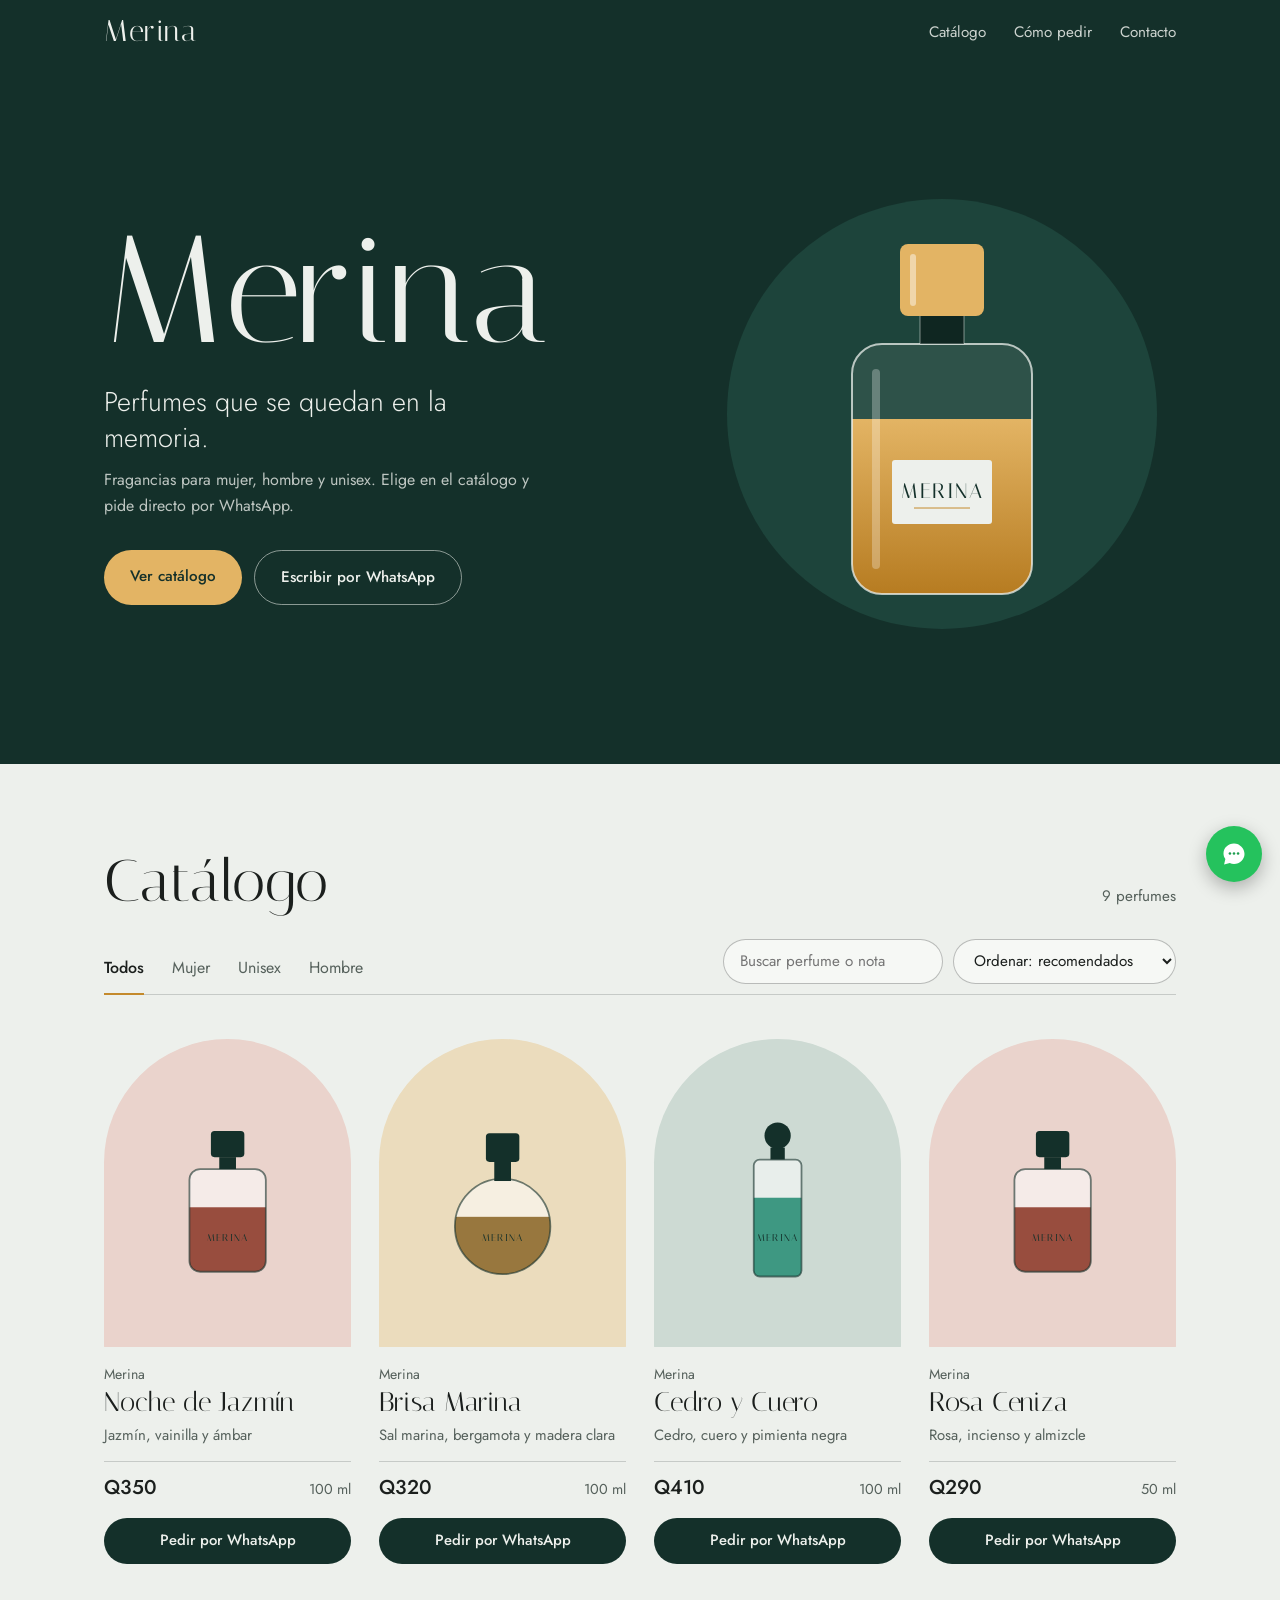
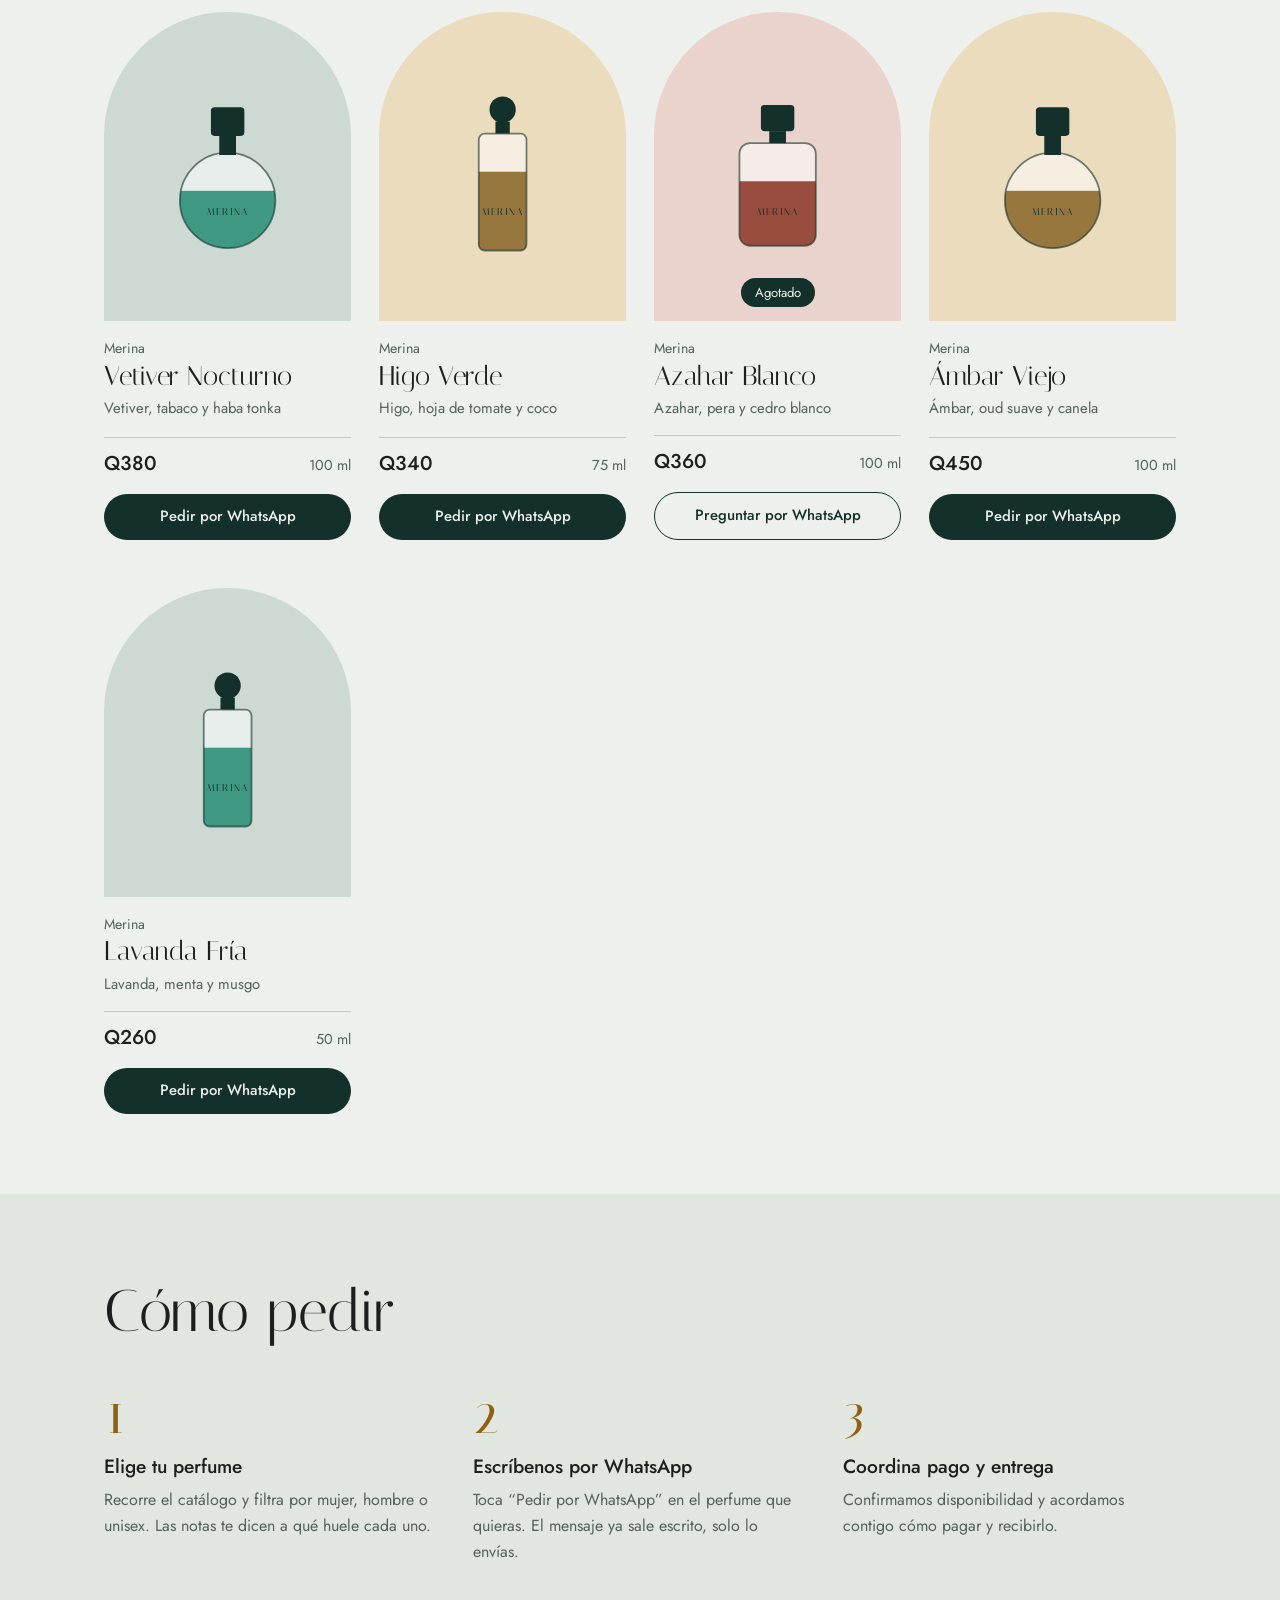
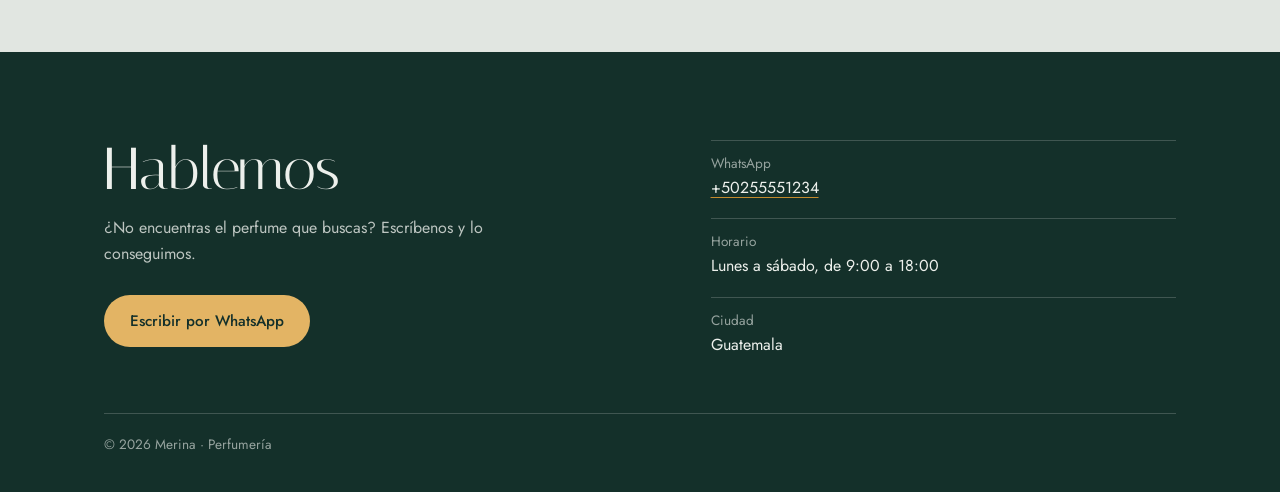
==== index.html @ 8765304b "Add files via upload" ====
<!DOCTYPE html>
<html lang="es">
<head>
  <meta charset="utf-8">
  <meta name="viewport" content="width=device-width, initial-scale=1">
  <title>Merina · Perfumería</title>
  <meta name="description" content="Merina, perfumería. Fragancias para mujer, hombre y unisex. Mira el catálogo y haz tu pedido por WhatsApp.">
  <meta name="theme-color" content="#14302a">
  <link rel="icon" href="data:image/svg+xml,%3Csvg xmlns='http://www.w3.org/2000/svg' viewBox='0 0 64 64'%3E%3Crect width='64' height='64' rx='14' fill='%2314302a'/%3E%3Ctext x='32' y='45' text-anchor='middle' font-size='38' font-family='Georgia,serif' fill='%23e3b464'%3EM%3C/text%3E%3C/svg%3E">

  <link rel="preconnect" href="https://fonts.googleapis.com">
  <link rel="preconnect" href="https://fonts.gstatic.com" crossorigin>
  <link href="https://fonts.googleapis.com/css2?family=Italiana&family=Jost:wght@300;400;500&display=swap" rel="stylesheet">
  <link rel="stylesheet" href="css/styles.css">
</head>
<body>

  <header class="top">
    <div class="wrap">
      <a class="logo" href="#inicio" aria-label="Merina, ir al inicio">Merina</a>
      <nav aria-label="Principal">
        <a href="#catalogo">Catálogo</a>
        <a href="#como-pedir">Cómo pedir</a>
        <a href="#contacto">Contacto</a>
      </nav>
    </div>
  </header>

  <main id="inicio">

    <!-- ============ PORTADA ============ -->
    <section class="hero">
      <div class="wrap">
        <div class="hero-texto">
          <h1>Merina</h1>
          <p class="lema">Perfumes que se quedan en la memoria.</p>
          <p class="sub">Fragancias para mujer, hombre y unisex. Elige en el catálogo y pide directo por WhatsApp.</p>
          <div class="acciones">
            <a class="btn btn-ambar" href="#catalogo">Ver catálogo</a>
            <a class="btn btn-linea" href="#contacto" data-wa>Escribir por WhatsApp</a>
          </div>
        </div>

        <div class="hero-art" aria-hidden="false">
          <svg class="botella-hero" viewBox="0 0 300 420" role="img" aria-label="Frasco de perfume Merina llenándose de perfume color ámbar">
            <defs>
              <clipPath id="cuerpo"><rect x="60" y="140" width="180" height="250" rx="30"/></clipPath>
              <linearGradient id="ambarG" x1="0" y1="0" x2="0" y2="1">
                <stop offset="0" stop-color="#e3b464"/>
                <stop offset="1" stop-color="#b57a1f"/>
              </linearGradient>
            </defs>
            <g clip-path="url(#cuerpo)">
              <rect x="60" y="140" width="180" height="250" fill="rgba(237,240,236,.08)"/>
              <rect class="liquido" x="60" y="215" width="180" height="180" fill="url(#ambarG)"/>
            </g>
            <rect x="60" y="140" width="180" height="250" rx="30" fill="none" stroke="rgba(237,240,236,.75)" stroke-width="2"/>
            <rect x="128" y="108" width="44" height="32" fill="#0f2621" stroke="rgba(237,240,236,.5)"/>
            <rect x="108" y="40" width="84" height="72" rx="8" fill="#e3b464"/>
            <rect x="118" y="50" width="6" height="52" rx="3" fill="rgba(255,255,255,.45)"/>
            <rect x="80" y="165" width="8" height="200" rx="4" fill="rgba(255,255,255,.28)"/>
            <rect x="100" y="256" width="100" height="64" rx="3" fill="#edf0ec"/>
            <text x="150" y="294" text-anchor="middle" font-family="Italiana, Georgia, serif" font-size="21" letter-spacing="1.5" fill="#14302a">MERINA</text>
            <line x1="122" y1="304" x2="178" y2="304" stroke="#c48a2c" stroke-width="1"/>
          </svg>
        </div>
      </div>
    </section>

    <!-- ============ CATÁLOGO ============ -->
    <section class="catalogo" id="catalogo">
      <div class="wrap">
        <div class="cat-head">
          <h2>Catálogo</h2>
          <p class="count" id="contador" aria-live="polite"></p>
        </div>

        <div class="tools">
          <div class="tabs" id="tabs" role="tablist" aria-label="Categorías"></div>
          <div class="tools-right">
            <label class="sr" for="buscar">Buscar perfume</label>
            <input id="buscar" type="search" placeholder="Buscar perfume o nota" autocomplete="off">
            <label class="sr" for="orden">Ordenar por</label>
            <select id="orden">
              <option value="recomendado">Ordenar: recomendados</option>
              <option value="precio-asc">Precio: de menor a mayor</option>
              <option value="precio-desc">Precio: de mayor a menor</option>
              <option value="nombre">Nombre: A a Z</option>
            </select>
          </div>
        </div>

        <div class="grid" id="grid"></div>
        <p class="vacio" id="vacio" hidden>No encontramos perfumes con esa búsqueda. Prueba con otra palabra o cambia de categoría.</p>
      </div>
    </section>

    <!-- ============ CÓMO PEDIR ============ -->
    <section class="pasos" id="como-pedir">
      <div class="wrap">
        <h2>Cómo pedir</h2>
        <ol>
          <li>
            <span class="n" aria-hidden="true">1</span>
            <h3>Elige tu perfume</h3>
            <p>Recorre el catálogo y filtra por mujer, hombre o unisex. Las notas te dicen a qué huele cada uno.</p>
          </li>
          <li>
            <span class="n" aria-hidden="true">2</span>
            <h3>Escríbenos por WhatsApp</h3>
            <p>Toca “Pedir por WhatsApp” en el perfume que quieras. El mensaje ya sale escrito, solo lo envías.</p>
          </li>
          <li>
            <span class="n" aria-hidden="true">3</span>
            <h3>Coordina pago y entrega</h3>
            <p>Confirmamos disponibilidad y acordamos contigo cómo pagar y recibirlo.</p>
          </li>
        </ol>
      </div>
    </section>

  </main>

  <!-- ============ CONTACTO ============ -->
  <footer class="contacto" id="contacto">
    <div class="wrap">
      <div>
        <h2>Hablemos</h2>
        <p class="contacto-txt">¿No encuentras el perfume que buscas? Escríbenos y lo conseguimos.</p>
        <a class="btn btn-ambar" href="#" data-wa>Escribir por WhatsApp</a>
      </div>
      <ul class="datos" id="datos"></ul>
    </div>
    <div class="wrap">
      <p class="pie" id="pie"></p>
    </div>
  </footer>

  <a class="wa-flotante" href="#" data-wa aria-label="Escribir por WhatsApp">
    <svg viewBox="0 0 24 24" width="28" height="28" aria-hidden="true">
      <path d="M12 3C7 3 3 6.8 3 11.5c0 1.8.6 3.4 1.6 4.8L3.5 21l4.9-1.3c1.1.5 2.3.8 3.6.8 5 0 9-3.8 9-8.5S17 3 12 3z" fill="#fff"/>
      <circle cx="8.5" cy="11.5" r="1.1" fill="#1e9e50"/>
      <circle cx="12" cy="11.5" r="1.1" fill="#1e9e50"/>
      <circle cx="15.5" cy="11.5" r="1.1" fill="#1e9e50"/>
    </svg>
  </a>

  <!-- Primero los datos del catálogo (los edita el panel admin), después la lógica -->
  <script src="data/catalogo.js"></script>
  <script src="js/app.js"></script>
</body>
</html>
---- css/styles.css ----
/* =========================================================
   MERINA · estilos
   Paleta pensada como un frasco: vidrio verde, perfume ámbar,
   niebla clara y un toque de rosa piel.
   ========================================================= */

:root {
  --niebla: #edf0ec;
  --niebla-2: #e1e6e1;
  --vidrio: #14302a;
  --vidrio-2: #1d443b;
  --ambar: #c48a2c;
  --ambar-claro: #e3b464;
  --ambar-texto: #8f610f;
  --tinta: #1b1f1d;
  --tinta-suave: #55605b;

  --serif: "Italiana", "Bodoni Moda", Georgia, "Times New Roman", serif;
  --sans: "Jost", system-ui, -apple-system, "Segoe UI", Roboto, sans-serif;
  --ancho: 1120px;
}

*, *::before, *::after { box-sizing: border-box; }

html { scroll-behavior: smooth; scroll-padding-top: 72px; }

body {
  margin: 0;
  background: var(--niebla);
  color: var(--tinta);
  font-family: var(--sans);
  font-size: 1rem;
  line-height: 1.6;
  -webkit-font-smoothing: antialiased;
}

img, svg { display: block; max-width: 100%; }
a { color: inherit; }
h1, h2, h3 { font-weight: 400; }

.wrap { max-width: var(--ancho); margin: 0 auto; padding: 0 24px; }

.sr {
  position: absolute; width: 1px; height: 1px; overflow: hidden;
  clip: rect(0 0 0 0); white-space: nowrap;
}

:focus-visible { outline: 2px solid var(--ambar-texto); outline-offset: 3px; }
.top :focus-visible, .hero :focus-visible, .contacto :focus-visible { outline-color: var(--ambar-claro); }

/* ---------- Botones ---------- */
.btn {
  display: inline-block; padding: 14px 26px; border-radius: 999px;
  text-decoration: none; font-weight: 500; font-size: .95rem;
  transition: background .2s, color .2s;
}
.btn-ambar { background: var(--ambar-claro); color: var(--vidrio); }
.btn-ambar:hover { background: #f0c67c; }
.btn-linea { border: 1px solid rgba(237, 240, 236, .55); color: var(--niebla); }
.btn-linea:hover { background: rgba(237, 240, 236, .1); }

/* ---------- Cabecera ---------- */
.top { position: sticky; top: 0; z-index: 20; background: var(--vidrio); color: var(--niebla); }
.top .wrap { display: flex; align-items: center; justify-content: space-between; height: 64px; }
.logo { font-family: var(--serif); font-size: 1.85rem; letter-spacing: .04em; text-decoration: none; }
.top nav { display: flex; gap: 28px; }
.top nav a { text-decoration: none; font-size: .95rem; opacity: .85; }
.top nav a:hover { opacity: 1; text-decoration: underline; text-decoration-color: var(--ambar); text-underline-offset: 7px; }

/* ---------- Portada ---------- */
.hero { background: var(--vidrio); color: var(--niebla); overflow: hidden; }
.hero .wrap {
  display: grid; grid-template-columns: 1.1fr .9fr; align-items: center; gap: 32px;
  min-height: min(82vh, 700px); padding-top: 56px; padding-bottom: 56px;
}
.hero h1 {
  font-family: var(--serif);
  font-size: clamp(4.4rem, 13vw, 9.5rem);
  line-height: .9; margin: 0 0 24px; letter-spacing: .01em;
}
.lema { font-size: clamp(1.25rem, 2.6vw, 1.7rem); font-weight: 300; margin: 0 0 12px; max-width: 24ch; line-height: 1.3; }
.sub { margin: 0 0 32px; max-width: 44ch; color: rgba(237, 240, 236, .78); }
.acciones { display: flex; flex-wrap: wrap; gap: 12px; }

.hero-art { position: relative; display: grid; place-items: center; }
.hero-art::before {
  content: ""; position: absolute; width: min(92%, 430px); aspect-ratio: 1;
  border-radius: 50%; background: var(--vidrio-2);
}
.botella-hero { position: relative; width: min(300px, 72%); height: auto; }

/* Único momento animado: el frasco se llena al cargar */
.liquido { animation: llenar 2.4s cubic-bezier(.22, .8, .24, 1) .4s both; }
@keyframes llenar { from { transform: translateY(190px); } to { transform: translateY(0); } }

/* ---------- Catálogo ---------- */
.catalogo { padding: 88px 0 80px; }

.cat-head { display: flex; align-items: baseline; justify-content: space-between; flex-wrap: wrap; gap: 16px; margin-bottom: 28px; }
h2 { font-family: var(--serif); font-size: clamp(2.5rem, 5vw, 3.7rem); line-height: 1; margin: 0; }
.count { margin: 0; color: var(--tinta-suave); font-size: .95rem; }

.tools {
  display: flex; justify-content: space-between; align-items: flex-end; flex-wrap: wrap; gap: 12px 24px;
  border-bottom: 1px solid rgba(27, 31, 29, .18); margin-bottom: 44px;
}
.tabs { display: flex; flex-wrap: wrap; gap: 4px 28px; }
.tab {
  background: none; border: 0; border-bottom: 2px solid transparent; margin-bottom: -1px;
  padding: 12px 0; font: inherit; color: var(--tinta-suave); cursor: pointer;
}
.tab:hover { color: var(--tinta); }
.tab[aria-selected="true"] { color: var(--tinta); font-weight: 500; border-bottom-color: var(--ambar); }

.tools-right { display: flex; flex-wrap: wrap; gap: 10px; padding-bottom: 10px; }
.tools-right input, .tools-right select {
  font: inherit; font-size: .95rem; color: var(--tinta);
  padding: 9px 16px; border: 1px solid rgba(27, 31, 29, .28); border-radius: 999px; background: #f6f8f5;
}
.tools-right input { width: 220px; }

.grid { display: grid; grid-template-columns: repeat(auto-fill, minmax(230px, 1fr)); gap: 48px 28px; }

/* Cada perfume vive en una hornacina con arco */
.foto {
  position: relative; display: grid; place-items: center; overflow: hidden;
  aspect-ratio: 4 / 5; border-radius: 999px 999px 4px 4px; background: var(--niebla-2);
}
.foto img { width: 100%; height: 100%; object-fit: cover; mix-blend-mode: multiply; }
.foto svg { width: 58%; height: auto; margin-top: 8%; }
.cat-mujer  { background: #ead3cc; }
.cat-hombre { background: #cddad3; }
.cat-unisex { background: #ebdcbd; }

.tag-agotado {
  position: absolute; bottom: 14px; left: 50%; transform: translateX(-50%);
  background: var(--vidrio); color: var(--niebla); font-size: .82rem; padding: 4px 14px; border-radius: 999px;
}

.item { display: flex; flex-direction: column; }
.info { padding-top: 16px; flex: 1; display: flex; flex-direction: column; }
.marca { margin: 0; font-size: .88rem; color: var(--tinta-suave); }
.item h3 { font-family: var(--serif); font-size: 1.7rem; line-height: 1.1; margin: 2px 0 6px; }
.notas { flex: 1; margin: 0 0 14px; font-size: .93rem; color: var(--tinta-suave); }
.fila {
  display: flex; align-items: baseline; justify-content: space-between;
  border-top: 1px solid rgba(27, 31, 29, .18); padding-top: 10px; margin-bottom: 14px;
}
.precio { font-size: 1.25rem; font-weight: 500; }
.ml { font-size: .9rem; color: var(--tinta-suave); }

.pedir {
  display: block; text-align: center; padding: 11px 16px; border-radius: 999px;
  background: var(--vidrio); color: var(--niebla); text-decoration: none; font-size: .93rem; font-weight: 500;
  transition: background .2s;
}
.pedir:hover { background: var(--vidrio-2); }
.pedir.consulta { background: transparent; color: var(--vidrio); border: 1px solid var(--vidrio); }
.pedir.consulta:hover { background: rgba(20, 48, 42, .08); }

.vacio { text-align: center; color: var(--tinta-suave); padding: 48px 0; }

/* ---------- Cómo pedir ---------- */
.pasos { background: var(--niebla-2); padding: 88px 0; }
.pasos ol { list-style: none; margin: 44px 0 0; padding: 0; display: grid; grid-template-columns: repeat(auto-fit, minmax(230px, 1fr)); gap: 36px; }
.pasos .n { font-family: var(--serif); font-size: 3.6rem; line-height: 1; color: var(--ambar-texto); }
.pasos h3 { font-size: 1.2rem; font-weight: 500; margin: 8px 0 6px; }
.pasos p { margin: 0; color: var(--tinta-suave); max-width: 34ch; }

/* ---------- Contacto ---------- */
.contacto { background: var(--vidrio); color: var(--niebla); padding: 88px 0 36px; }
.contacto .wrap:first-child { display: grid; grid-template-columns: 1.2fr 1fr; gap: 48px; align-items: start; }
.contacto-txt { margin: 16px 0 28px; max-width: 38ch; color: rgba(237, 240, 236, .78); }
.datos { list-style: none; margin: 0; padding: 0; display: grid; gap: 18px; }
.datos li { border-top: 1px solid rgba(237, 240, 236, .2); padding-top: 12px; }
.datos small { display: block; font-size: .85rem; color: rgba(237, 240, 236, .6); }
.datos a { text-decoration: underline; text-decoration-color: var(--ambar); text-underline-offset: 4px; }
.pie { margin: 56px 0 0; padding-top: 20px; border-top: 1px solid rgba(237, 240, 236, .2); font-size: .85rem; color: rgba(237, 240, 236, .6); }

/* ---------- WhatsApp flotante ---------- */
.wa-flotante {
  position: fixed; right: 18px; bottom: 18px; z-index: 30; width: 56px; height: 56px;
  display: grid; place-items: center; border-radius: 50%; background: #25c25d;
  box-shadow: 0 6px 18px rgba(0, 0, 0, .28); transition: transform .2s;
}
.wa-flotante:hover { transform: scale(1.06); }

/* ---------- Móvil ---------- */
@media (max-width: 820px) {
  .hero .wrap { grid-template-columns: 1fr; min-height: 0; padding-top: 40px; padding-bottom: 24px; }
  .hero-art { margin-top: 8px; }
  .botella-hero { width: min(220px, 60%); }
  .contacto .wrap:first-child { grid-template-columns: 1fr; gap: 36px; }
}
@media (max-width: 560px) {
  .top nav { gap: 16px; }
  .top nav a { font-size: .88rem; }
  .catalogo, .pasos { padding: 64px 0; }
  .grid { grid-template-columns: repeat(2, 1fr); gap: 36px 16px; }
  .item h3 { font-size: 1.35rem; }
  .tools-right { width: 100%; }
  .tools-right input { flex: 1; width: auto; }
  .tools-right select { flex: 1; }
}

@media (prefers-reduced-motion: reduce) {
  html { scroll-behavior: auto; }
  .liquido { animation: none; }
  * { transition: none !important; }
}
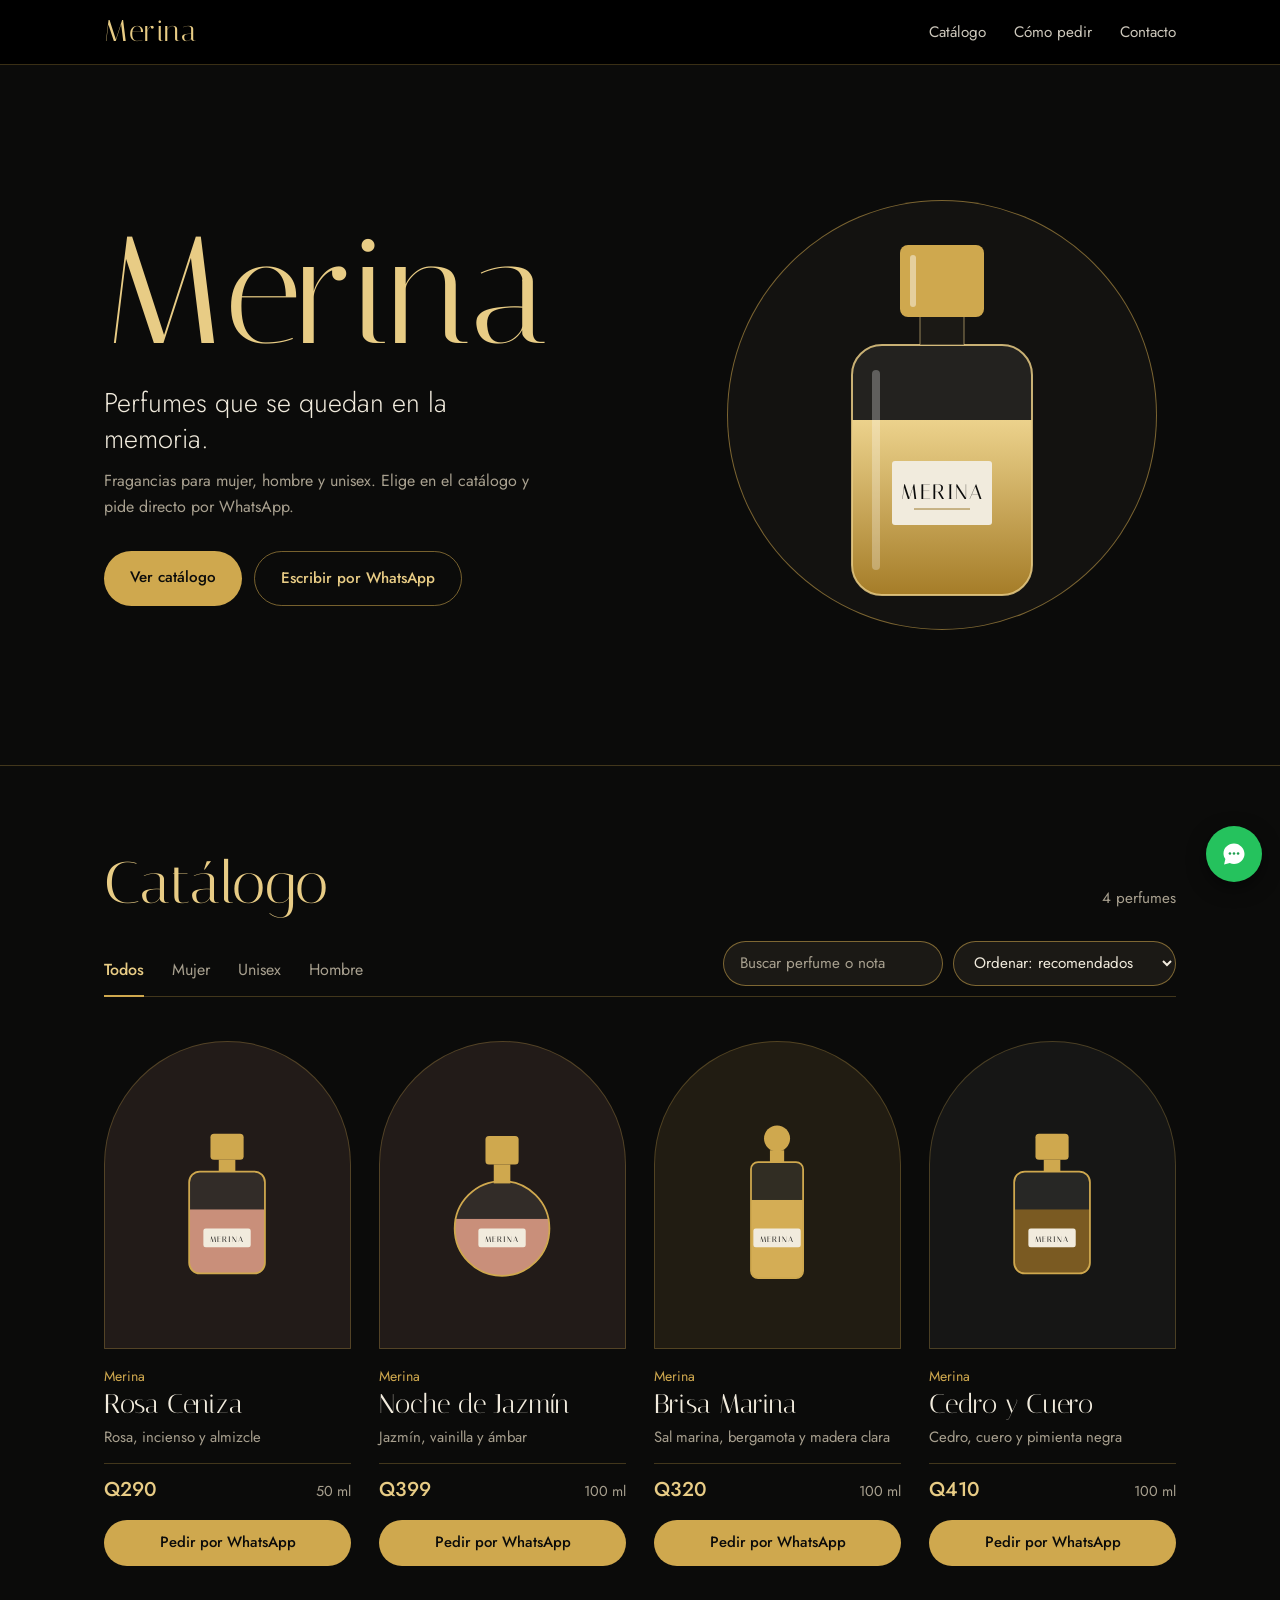
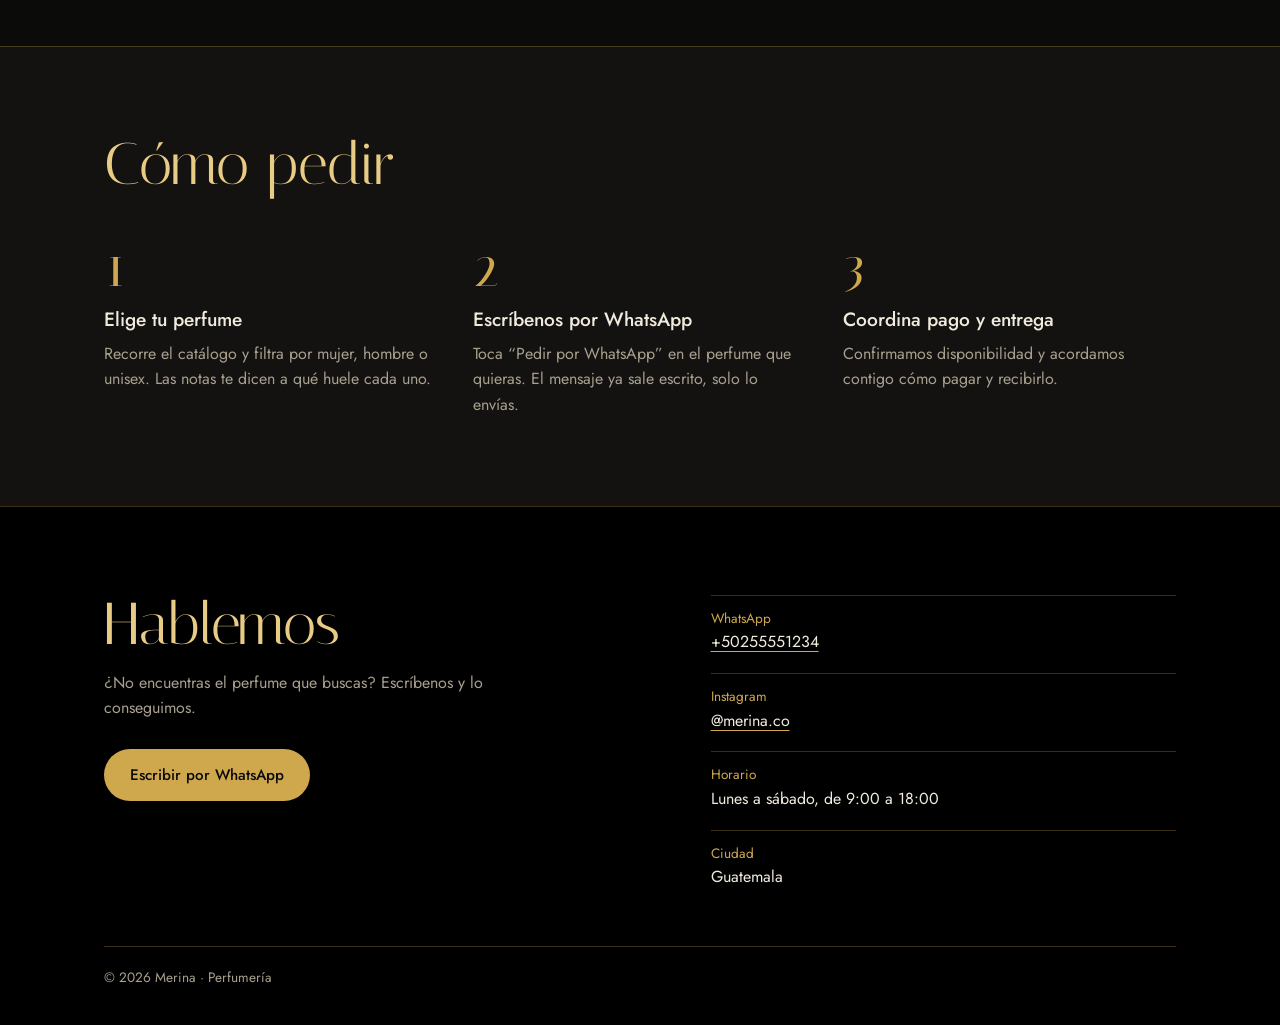
==== commit b58befb7: "Add files via upload" ====
--- a/index.html
+++ b/index.html
@@ -5,8 +5,8 @@
   <meta name="viewport" content="width=device-width, initial-scale=1">
   <title>Merina · Perfumería</title>
   <meta name="description" content="Merina, perfumería. Fragancias para mujer, hombre y unisex. Mira el catálogo y haz tu pedido por WhatsApp.">
-  <meta name="theme-color" content="#14302a">
-  <link rel="icon" href="data:image/svg+xml,%3Csvg xmlns='http://www.w3.org/2000/svg' viewBox='0 0 64 64'%3E%3Crect width='64' height='64' rx='14' fill='%2314302a'/%3E%3Ctext x='32' y='45' text-anchor='middle' font-size='38' font-family='Georgia,serif' fill='%23e3b464'%3EM%3C/text%3E%3C/svg%3E">
+  <meta name="theme-color" content="#0b0b0a">
+  <link rel="icon" href="data:image/svg+xml,%3Csvg xmlns='http://www.w3.org/2000/svg' viewBox='0 0 64 64'%3E%3Crect width='64' height='64' rx='14' fill='%230b0b0a'/%3E%3Ctext x='32' y='45' text-anchor='middle' font-size='38' font-family='Georgia,serif' fill='%23cfa84e'%3EM%3C/text%3E%3C/svg%3E">
 
   <link rel="preconnect" href="https://fonts.googleapis.com">
   <link rel="preconnect" href="https://fonts.gstatic.com" crossorigin>
@@ -46,22 +46,22 @@
             <defs>
               <clipPath id="cuerpo"><rect x="60" y="140" width="180" height="250" rx="30"/></clipPath>
               <linearGradient id="ambarG" x1="0" y1="0" x2="0" y2="1">
-                <stop offset="0" stop-color="#e3b464"/>
-                <stop offset="1" stop-color="#b57a1f"/>
+                <stop offset="0" stop-color="#ecd28c"/>
+                <stop offset="1" stop-color="#a37a25"/>
               </linearGradient>
             </defs>
             <g clip-path="url(#cuerpo)">
-              <rect x="60" y="140" width="180" height="250" fill="rgba(237,240,236,.08)"/>
+              <rect x="60" y="140" width="180" height="250" fill="rgba(241,235,221,.07)"/>
               <rect class="liquido" x="60" y="215" width="180" height="180" fill="url(#ambarG)"/>
             </g>
-            <rect x="60" y="140" width="180" height="250" rx="30" fill="none" stroke="rgba(237,240,236,.75)" stroke-width="2"/>
-            <rect x="128" y="108" width="44" height="32" fill="#0f2621" stroke="rgba(237,240,236,.5)"/>
-            <rect x="108" y="40" width="84" height="72" rx="8" fill="#e3b464"/>
+            <rect x="60" y="140" width="180" height="250" rx="30" fill="none" stroke="rgba(232,204,133,.85)" stroke-width="2"/>
+            <rect x="128" y="108" width="44" height="32" fill="#1b1915" stroke="rgba(232,204,133,.6)"/>
+            <rect x="108" y="40" width="84" height="72" rx="8" fill="#cfa84e"/>
             <rect x="118" y="50" width="6" height="52" rx="3" fill="rgba(255,255,255,.45)"/>
             <rect x="80" y="165" width="8" height="200" rx="4" fill="rgba(255,255,255,.28)"/>
-            <rect x="100" y="256" width="100" height="64" rx="3" fill="#edf0ec"/>
-            <text x="150" y="294" text-anchor="middle" font-family="Italiana, Georgia, serif" font-size="21" letter-spacing="1.5" fill="#14302a">MERINA</text>
-            <line x1="122" y1="304" x2="178" y2="304" stroke="#c48a2c" stroke-width="1"/>
+            <rect x="100" y="256" width="100" height="64" rx="3" fill="#f1ebdd"/>
+            <text x="150" y="294" text-anchor="middle" font-family="Italiana, Georgia, serif" font-size="21" letter-spacing="1.5" fill="#0b0b0a">MERINA</text>
+            <line x1="122" y1="304" x2="178" y2="304" stroke="#9c7a2c" stroke-width="1"/>
           </svg>
         </div>
       </div>
--- a/css/styles.css
+++ b/css/styles.css
@@ -1,19 +1,25 @@
 /* =========================================================
-   MERINA · estilos
-   Paleta pensada como un frasco: vidrio verde, perfume ámbar,
-   niebla clara y un toque de rosa piel.
+   MERINA · estilos  (paleta: negro y dorado)
+   Para cambiar los colores, edita solo las variables de :root.
    ========================================================= */
 
 :root {
-  --niebla: #edf0ec;
-  --niebla-2: #e1e6e1;
-  --vidrio: #14302a;
-  --vidrio-2: #1d443b;
-  --ambar: #c48a2c;
-  --ambar-claro: #e3b464;
-  --ambar-texto: #8f610f;
-  --tinta: #1b1f1d;
-  --tinta-suave: #55605b;
+  color-scheme: dark;
+
+  --negro: #0b0b0a;        /* fondo principal */
+  --negro-2: #131210;      /* secciones alternas */
+  --negro-3: #1b1915;      /* tarjetas y paneles */
+  --negro-puro: #000;      /* cabecera y pie */
+
+  --oro: #cfa84e;          /* dorado principal */
+  --oro-claro: #e8cc85;    /* dorado brillante (títulos, hover) */
+  --oro-oscuro: #9c7a2c;   /* dorado apagado */
+
+  --marfil: #f1ebdd;       /* texto principal */
+  --suave: #a8a08f;        /* texto secundario */
+
+  --linea: rgba(207, 168, 78, .28);
+  --linea-fuerte: rgba(207, 168, 78, .55);
 
   --serif: "Italiana", "Bodoni Moda", Georgia, "Times New Roman", serif;
   --sans: "Jost", system-ui, -apple-system, "Segoe UI", Roboto, sans-serif;
@@ -26,8 +32,8 @@
 
 body {
   margin: 0;
-  background: var(--niebla);
-  color: var(--tinta);
+  background: var(--negro);
+  color: var(--marfil);
   font-family: var(--sans);
   font-size: 1rem;
   line-height: 1.6;
@@ -45,8 +51,7 @@
   clip: rect(0 0 0 0); white-space: nowrap;
 }
 
-:focus-visible { outline: 2px solid var(--ambar-texto); outline-offset: 3px; }
-.top :focus-visible, .hero :focus-visible, .contacto :focus-visible { outline-color: var(--ambar-claro); }
+:focus-visible { outline: 2px solid var(--oro-claro); outline-offset: 3px; }
 
 /* ---------- Botones ---------- */
 .btn {
@@ -54,21 +59,21 @@
   text-decoration: none; font-weight: 500; font-size: .95rem;
   transition: background .2s, color .2s;
 }
-.btn-ambar { background: var(--ambar-claro); color: var(--vidrio); }
-.btn-ambar:hover { background: #f0c67c; }
-.btn-linea { border: 1px solid rgba(237, 240, 236, .55); color: var(--niebla); }
-.btn-linea:hover { background: rgba(237, 240, 236, .1); }
+.btn-ambar { background: var(--oro); color: var(--negro); }
+.btn-ambar:hover { background: var(--oro-claro); }
+.btn-linea { border: 1px solid var(--linea-fuerte); color: var(--oro-claro); }
+.btn-linea:hover { background: rgba(207, 168, 78, .12); }
 
 /* ---------- Cabecera ---------- */
-.top { position: sticky; top: 0; z-index: 20; background: var(--vidrio); color: var(--niebla); }
+.top { position: sticky; top: 0; z-index: 20; background: var(--negro-puro); border-bottom: 1px solid var(--linea); }
 .top .wrap { display: flex; align-items: center; justify-content: space-between; height: 64px; }
-.logo { font-family: var(--serif); font-size: 1.85rem; letter-spacing: .04em; text-decoration: none; }
+.logo { font-family: var(--serif); font-size: 1.85rem; letter-spacing: .04em; text-decoration: none; color: var(--oro-claro); }
 .top nav { display: flex; gap: 28px; }
-.top nav a { text-decoration: none; font-size: .95rem; opacity: .85; }
-.top nav a:hover { opacity: 1; text-decoration: underline; text-decoration-color: var(--ambar); text-underline-offset: 7px; }
+.top nav a { text-decoration: none; font-size: .95rem; color: var(--marfil); opacity: .85; }
+.top nav a:hover { opacity: 1; color: var(--oro-claro); text-decoration: underline; text-decoration-color: var(--oro); text-underline-offset: 7px; }
 
 /* ---------- Portada ---------- */
-.hero { background: var(--vidrio); color: var(--niebla); overflow: hidden; }
+.hero { background: var(--negro); overflow: hidden; border-bottom: 1px solid var(--linea); }
 .hero .wrap {
   display: grid; grid-template-columns: 1.1fr .9fr; align-items: center; gap: 32px;
   min-height: min(82vh, 700px); padding-top: 56px; padding-bottom: 56px;
@@ -76,16 +81,16 @@
 .hero h1 {
   font-family: var(--serif);
   font-size: clamp(4.4rem, 13vw, 9.5rem);
-  line-height: .9; margin: 0 0 24px; letter-spacing: .01em;
+  line-height: .9; margin: 0 0 24px; letter-spacing: .01em; color: var(--oro-claro);
 }
 .lema { font-size: clamp(1.25rem, 2.6vw, 1.7rem); font-weight: 300; margin: 0 0 12px; max-width: 24ch; line-height: 1.3; }
-.sub { margin: 0 0 32px; max-width: 44ch; color: rgba(237, 240, 236, .78); }
+.sub { margin: 0 0 32px; max-width: 44ch; color: var(--suave); }
 .acciones { display: flex; flex-wrap: wrap; gap: 12px; }
 
 .hero-art { position: relative; display: grid; place-items: center; }
 .hero-art::before {
   content: ""; position: absolute; width: min(92%, 430px); aspect-ratio: 1;
-  border-radius: 50%; background: var(--vidrio-2);
+  border-radius: 50%; background: var(--negro-2); border: 1px solid var(--linea-fuerte);
 }
 .botella-hero { position: relative; width: min(300px, 72%); height: auto; }
 
@@ -97,26 +102,27 @@
 .catalogo { padding: 88px 0 80px; }
 
 .cat-head { display: flex; align-items: baseline; justify-content: space-between; flex-wrap: wrap; gap: 16px; margin-bottom: 28px; }
-h2 { font-family: var(--serif); font-size: clamp(2.5rem, 5vw, 3.7rem); line-height: 1; margin: 0; }
-.count { margin: 0; color: var(--tinta-suave); font-size: .95rem; }
+h2 { font-family: var(--serif); font-size: clamp(2.5rem, 5vw, 3.7rem); line-height: 1; margin: 0; color: var(--oro-claro); }
+.count { margin: 0; color: var(--suave); font-size: .95rem; }
 
 .tools {
   display: flex; justify-content: space-between; align-items: flex-end; flex-wrap: wrap; gap: 12px 24px;
-  border-bottom: 1px solid rgba(27, 31, 29, .18); margin-bottom: 44px;
+  border-bottom: 1px solid var(--linea); margin-bottom: 44px;
 }
 .tabs { display: flex; flex-wrap: wrap; gap: 4px 28px; }
 .tab {
   background: none; border: 0; border-bottom: 2px solid transparent; margin-bottom: -1px;
-  padding: 12px 0; font: inherit; color: var(--tinta-suave); cursor: pointer;
-}
-.tab:hover { color: var(--tinta); }
-.tab[aria-selected="true"] { color: var(--tinta); font-weight: 500; border-bottom-color: var(--ambar); }
+  padding: 12px 0; font: inherit; color: var(--suave); cursor: pointer;
+}
+.tab:hover { color: var(--marfil); }
+.tab[aria-selected="true"] { color: var(--oro-claro); font-weight: 500; border-bottom-color: var(--oro); }
 
 .tools-right { display: flex; flex-wrap: wrap; gap: 10px; padding-bottom: 10px; }
 .tools-right input, .tools-right select {
-  font: inherit; font-size: .95rem; color: var(--tinta);
-  padding: 9px 16px; border: 1px solid rgba(27, 31, 29, .28); border-radius: 999px; background: #f6f8f5;
-}
+  font: inherit; font-size: .95rem; color: var(--marfil);
+  padding: 9px 16px; border: 1px solid var(--linea-fuerte); border-radius: 999px; background: var(--negro-3);
+}
+.tools-right input::placeholder { color: var(--suave); }
 .tools-right input { width: 220px; }
 
 .grid { display: grid; grid-template-columns: repeat(auto-fill, minmax(230px, 1fr)); gap: 48px 28px; }
@@ -124,64 +130,66 @@
 /* Cada perfume vive en una hornacina con arco */
 .foto {
   position: relative; display: grid; place-items: center; overflow: hidden;
-  aspect-ratio: 4 / 5; border-radius: 999px 999px 4px 4px; background: var(--niebla-2);
-}
-.foto img { width: 100%; height: 100%; object-fit: cover; mix-blend-mode: multiply; }
+  aspect-ratio: 4 / 5; border-radius: 999px 999px 4px 4px; background: var(--negro-3);
+  border: 1px solid var(--linea);
+}
+.foto img { width: 100%; height: 100%; object-fit: cover; }
 .foto svg { width: 58%; height: auto; margin-top: 8%; }
-.cat-mujer  { background: #ead3cc; }
-.cat-hombre { background: #cddad3; }
-.cat-unisex { background: #ebdcbd; }
+.cat-mujer  { background: #221b18; }
+.cat-hombre { background: #161615; }
+.cat-unisex { background: #211c12; }
 
 .tag-agotado {
   position: absolute; bottom: 14px; left: 50%; transform: translateX(-50%);
-  background: var(--vidrio); color: var(--niebla); font-size: .82rem; padding: 4px 14px; border-radius: 999px;
+  background: var(--negro-puro); color: var(--oro-claro); border: 1px solid var(--linea-fuerte);
+  font-size: .82rem; padding: 4px 14px; border-radius: 999px;
 }
 
 .item { display: flex; flex-direction: column; }
 .info { padding-top: 16px; flex: 1; display: flex; flex-direction: column; }
-.marca { margin: 0; font-size: .88rem; color: var(--tinta-suave); }
-.item h3 { font-family: var(--serif); font-size: 1.7rem; line-height: 1.1; margin: 2px 0 6px; }
-.notas { flex: 1; margin: 0 0 14px; font-size: .93rem; color: var(--tinta-suave); }
+.marca { margin: 0; font-size: .88rem; color: var(--oro); }
+.item h3 { font-family: var(--serif); font-size: 1.7rem; line-height: 1.1; margin: 2px 0 6px; color: var(--marfil); }
+.notas { flex: 1; margin: 0 0 14px; font-size: .93rem; color: var(--suave); }
 .fila {
   display: flex; align-items: baseline; justify-content: space-between;
-  border-top: 1px solid rgba(27, 31, 29, .18); padding-top: 10px; margin-bottom: 14px;
-}
-.precio { font-size: 1.25rem; font-weight: 500; }
-.ml { font-size: .9rem; color: var(--tinta-suave); }
+  border-top: 1px solid var(--linea); padding-top: 10px; margin-bottom: 14px;
+}
+.precio { font-size: 1.25rem; font-weight: 500; color: var(--oro-claro); }
+.ml { font-size: .9rem; color: var(--suave); }
 
 .pedir {
   display: block; text-align: center; padding: 11px 16px; border-radius: 999px;
-  background: var(--vidrio); color: var(--niebla); text-decoration: none; font-size: .93rem; font-weight: 500;
+  background: var(--oro); color: var(--negro); text-decoration: none; font-size: .93rem; font-weight: 500;
   transition: background .2s;
 }
-.pedir:hover { background: var(--vidrio-2); }
-.pedir.consulta { background: transparent; color: var(--vidrio); border: 1px solid var(--vidrio); }
-.pedir.consulta:hover { background: rgba(20, 48, 42, .08); }
-
-.vacio { text-align: center; color: var(--tinta-suave); padding: 48px 0; }
+.pedir:hover { background: var(--oro-claro); }
+.pedir.consulta { background: transparent; color: var(--oro-claro); border: 1px solid var(--linea-fuerte); }
+.pedir.consulta:hover { background: rgba(207, 168, 78, .12); }
+
+.vacio { text-align: center; color: var(--suave); padding: 48px 0; }
 
 /* ---------- Cómo pedir ---------- */
-.pasos { background: var(--niebla-2); padding: 88px 0; }
+.pasos { background: var(--negro-2); padding: 88px 0; border-top: 1px solid var(--linea); }
 .pasos ol { list-style: none; margin: 44px 0 0; padding: 0; display: grid; grid-template-columns: repeat(auto-fit, minmax(230px, 1fr)); gap: 36px; }
-.pasos .n { font-family: var(--serif); font-size: 3.6rem; line-height: 1; color: var(--ambar-texto); }
+.pasos .n { font-family: var(--serif); font-size: 3.6rem; line-height: 1; color: var(--oro); }
 .pasos h3 { font-size: 1.2rem; font-weight: 500; margin: 8px 0 6px; }
-.pasos p { margin: 0; color: var(--tinta-suave); max-width: 34ch; }
+.pasos p { margin: 0; color: var(--suave); max-width: 34ch; }
 
 /* ---------- Contacto ---------- */
-.contacto { background: var(--vidrio); color: var(--niebla); padding: 88px 0 36px; }
+.contacto { background: var(--negro-puro); padding: 88px 0 36px; border-top: 1px solid var(--linea); }
 .contacto .wrap:first-child { display: grid; grid-template-columns: 1.2fr 1fr; gap: 48px; align-items: start; }
-.contacto-txt { margin: 16px 0 28px; max-width: 38ch; color: rgba(237, 240, 236, .78); }
+.contacto-txt { margin: 16px 0 28px; max-width: 38ch; color: var(--suave); }
 .datos { list-style: none; margin: 0; padding: 0; display: grid; gap: 18px; }
-.datos li { border-top: 1px solid rgba(237, 240, 236, .2); padding-top: 12px; }
-.datos small { display: block; font-size: .85rem; color: rgba(237, 240, 236, .6); }
-.datos a { text-decoration: underline; text-decoration-color: var(--ambar); text-underline-offset: 4px; }
-.pie { margin: 56px 0 0; padding-top: 20px; border-top: 1px solid rgba(237, 240, 236, .2); font-size: .85rem; color: rgba(237, 240, 236, .6); }
+.datos li { border-top: 1px solid var(--linea); padding-top: 12px; }
+.datos small { display: block; font-size: .85rem; color: var(--oro); }
+.datos a { text-decoration: underline; text-decoration-color: var(--oro); text-underline-offset: 4px; }
+.pie { margin: 56px 0 0; padding-top: 20px; border-top: 1px solid var(--linea); font-size: .85rem; color: var(--suave); }
 
 /* ---------- WhatsApp flotante ---------- */
 .wa-flotante {
   position: fixed; right: 18px; bottom: 18px; z-index: 30; width: 56px; height: 56px;
   display: grid; place-items: center; border-radius: 50%; background: #25c25d;
-  box-shadow: 0 6px 18px rgba(0, 0, 0, .28); transition: transform .2s;
+  box-shadow: 0 6px 18px rgba(0, 0, 0, .5); transition: transform .2s;
 }
 .wa-flotante:hover { transform: scale(1.06); }
 
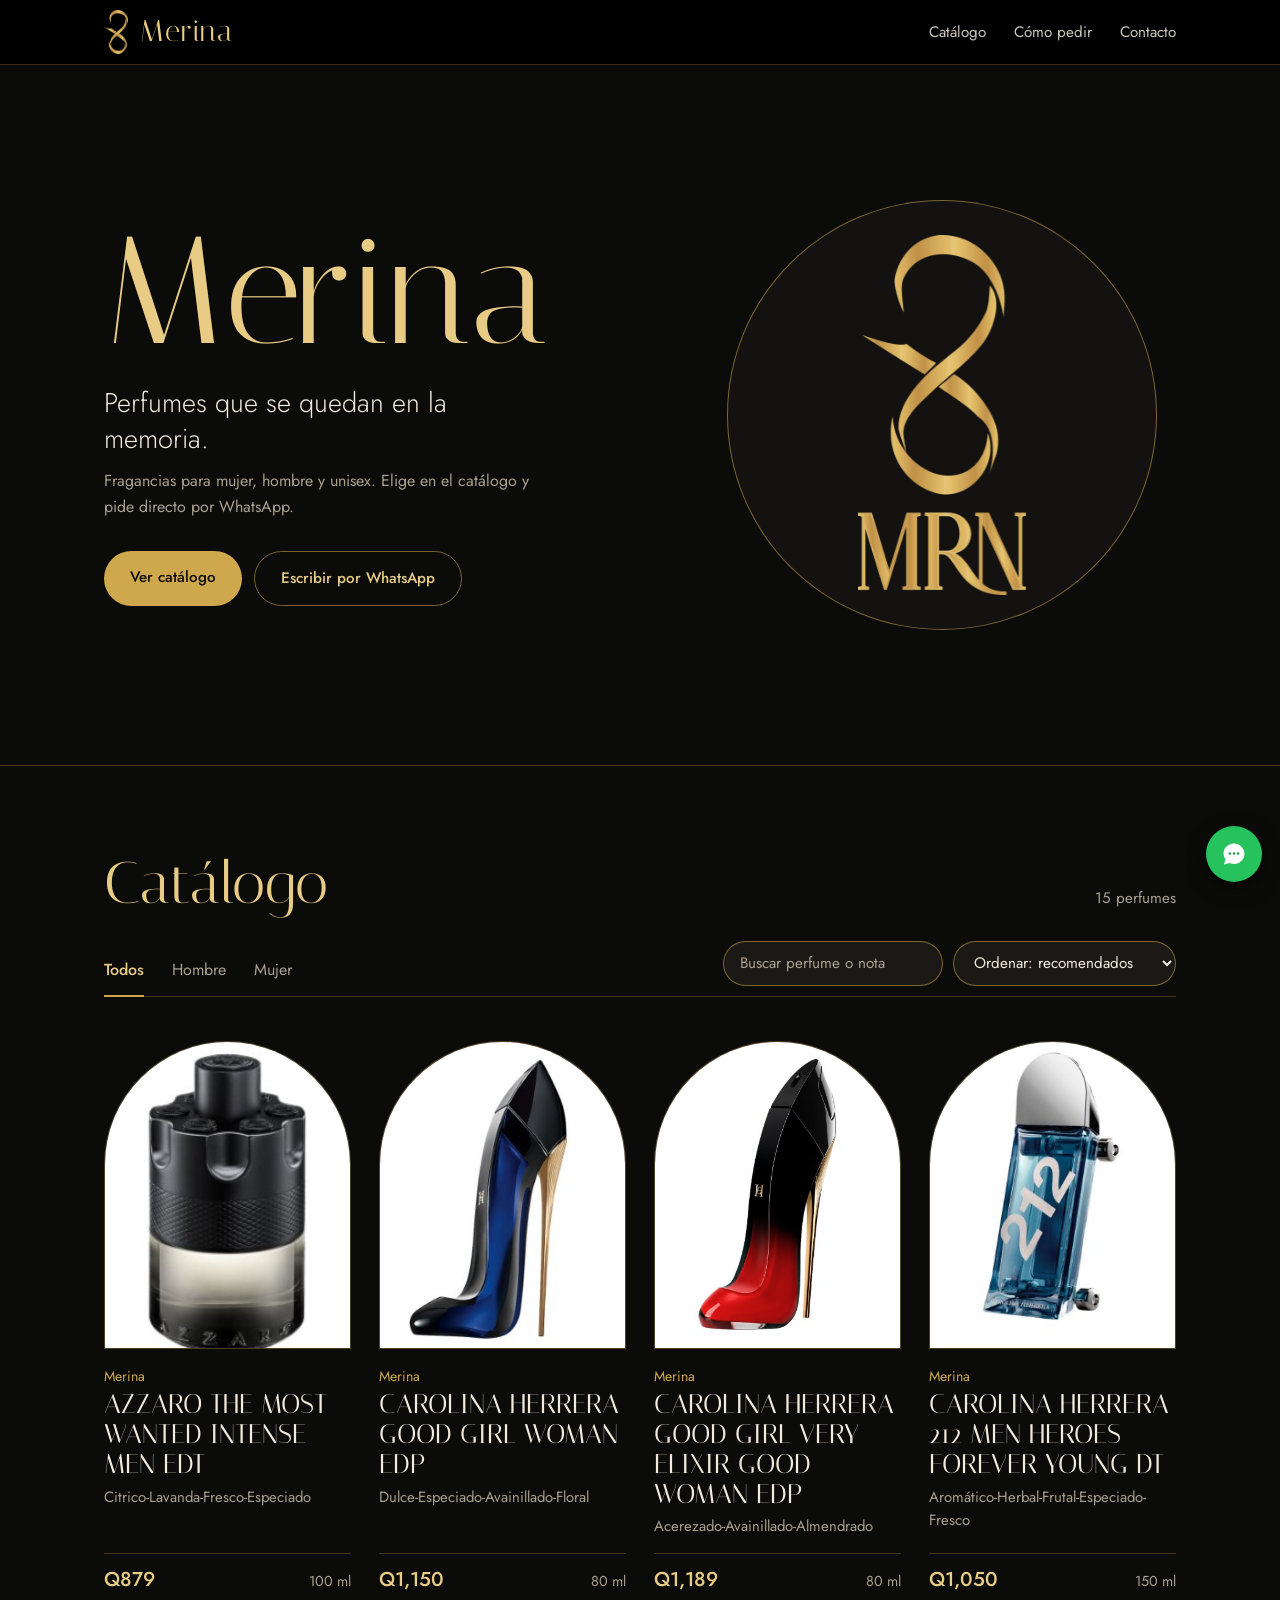
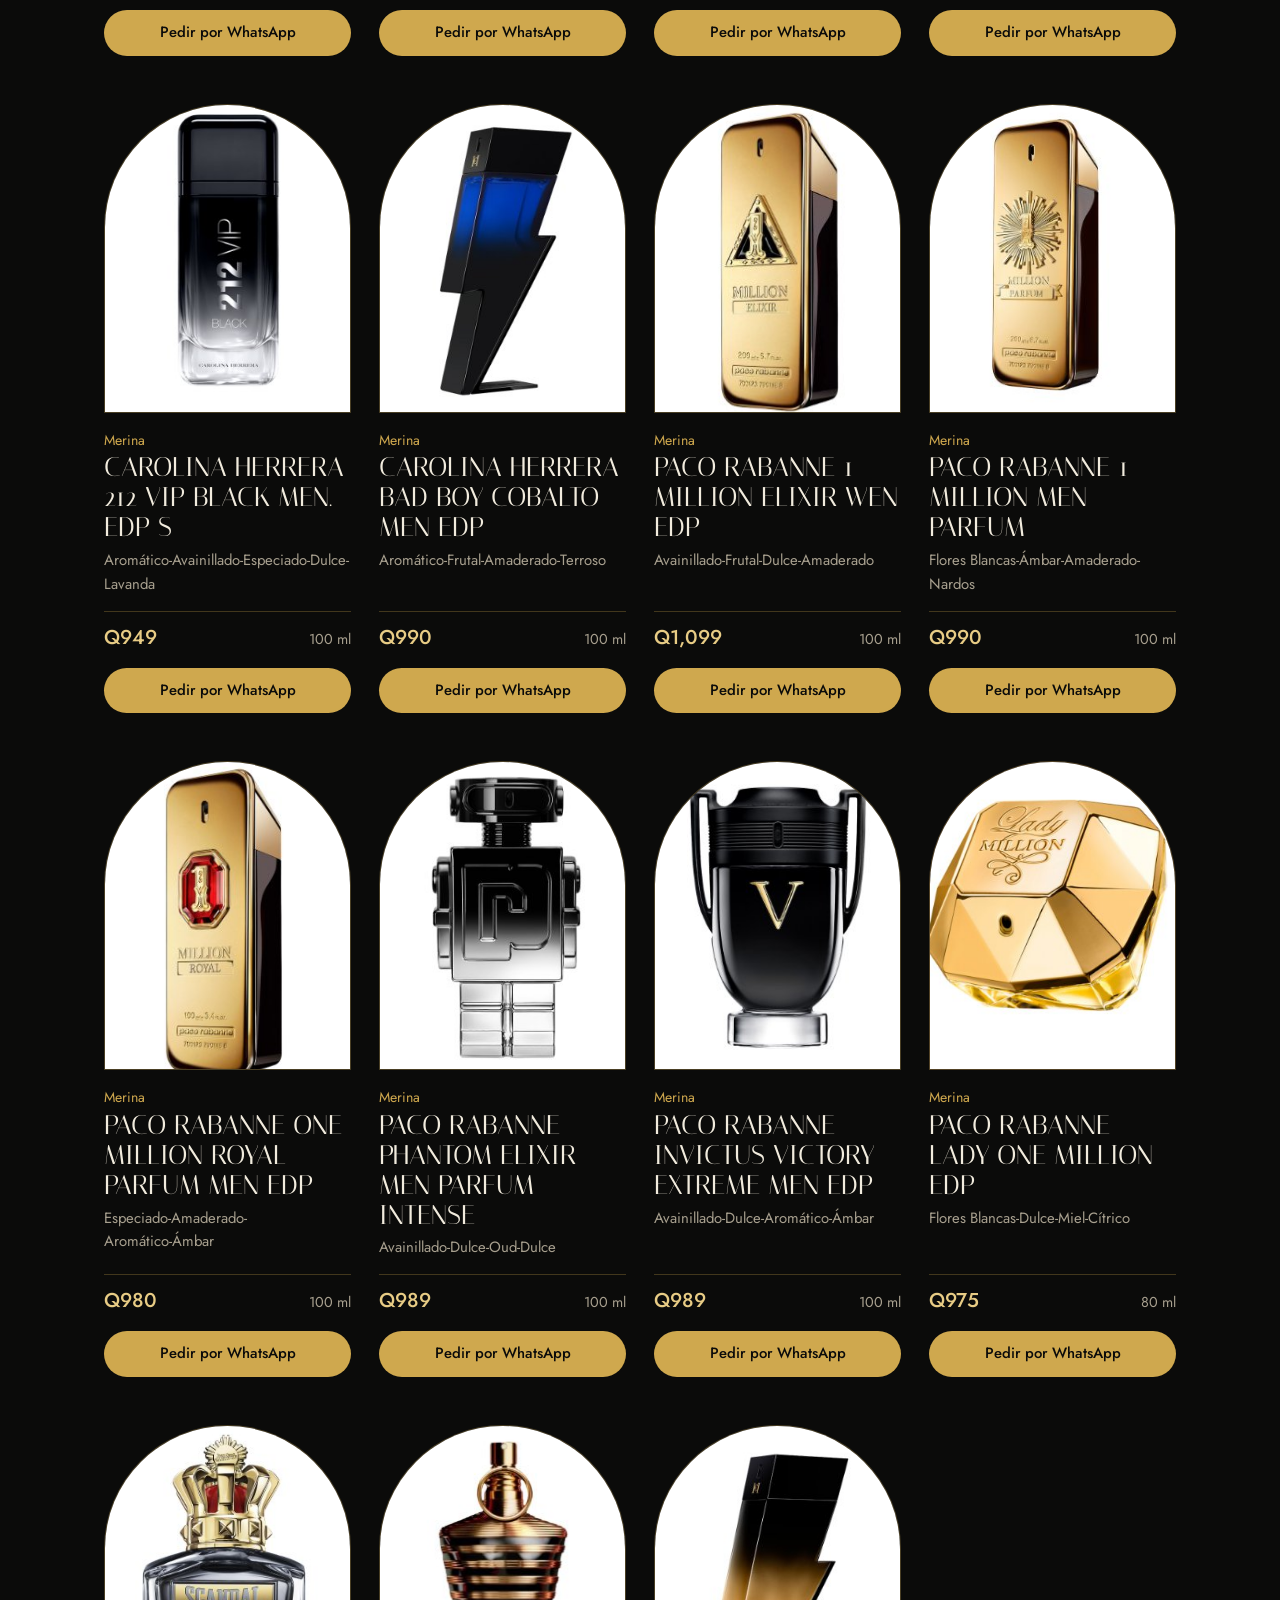
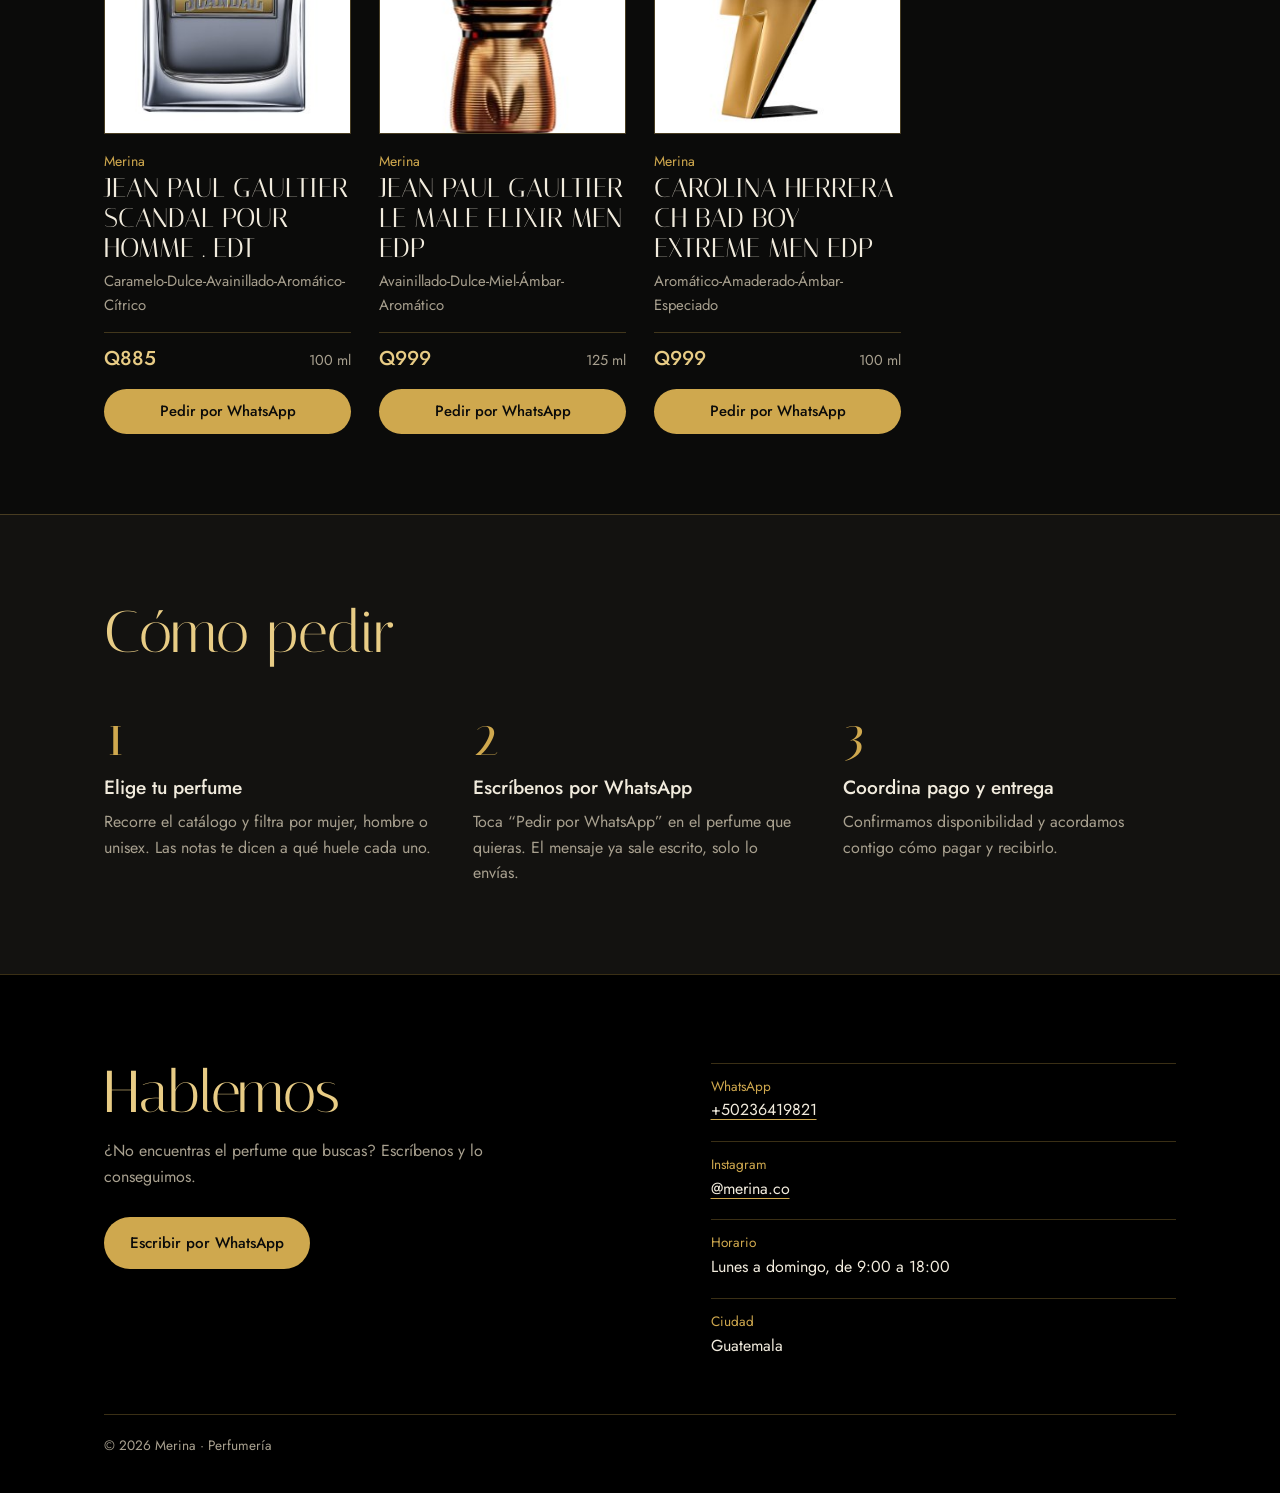
==== commit 79da2c74: "Add files via upload" ====
--- a/index.html
+++ b/index.html
@@ -6,7 +6,14 @@
   <title>Merina · Perfumería</title>
   <meta name="description" content="Merina, perfumería. Fragancias para mujer, hombre y unisex. Mira el catálogo y haz tu pedido por WhatsApp.">
   <meta name="theme-color" content="#0b0b0a">
-  <link rel="icon" href="data:image/svg+xml,%3Csvg xmlns='http://www.w3.org/2000/svg' viewBox='0 0 64 64'%3E%3Crect width='64' height='64' rx='14' fill='%230b0b0a'/%3E%3Ctext x='32' y='45' text-anchor='middle' font-size='38' font-family='Georgia,serif' fill='%23cfa84e'%3EM%3C/text%3E%3C/svg%3E">
+  <link rel="icon" type="image/png" href="img/favicon.png">
+  <link rel="apple-touch-icon" href="img/favicon.png">
+  <meta property="og:type" content="website">
+  <meta property="og:title" content="Merina · Perfumería">
+  <meta property="og:description" content="Fragancias para mujer, hombre y unisex. Mira el catálogo y pide por WhatsApp.">
+  <meta property="og:image" content="https://erick18gt.github.io/merina/img/compartir.jpg">
+  <meta property="og:url" content="https://erick18gt.github.io/merina/">
+  <meta name="twitter:card" content="summary_large_image">
 
   <link rel="preconnect" href="https://fonts.googleapis.com">
   <link rel="preconnect" href="https://fonts.gstatic.com" crossorigin>
@@ -17,7 +24,10 @@
 
   <header class="top">
     <div class="wrap">
-      <a class="logo" href="#inicio" aria-label="Merina, ir al inicio">Merina</a>
+      <a class="logo" href="#inicio" aria-label="Merina, ir al inicio">
+        <img src="img/simbolo.png" alt="" width="24" height="44">
+        <span>Merina</span>
+      </a>
       <nav aria-label="Principal">
         <a href="#catalogo">Catálogo</a>
         <a href="#como-pedir">Cómo pedir</a>
@@ -41,28 +51,8 @@
           </div>
         </div>
 
-        <div class="hero-art" aria-hidden="false">
-          <svg class="botella-hero" viewBox="0 0 300 420" role="img" aria-label="Frasco de perfume Merina llenándose de perfume color ámbar">
-            <defs>
-              <clipPath id="cuerpo"><rect x="60" y="140" width="180" height="250" rx="30"/></clipPath>
-              <linearGradient id="ambarG" x1="0" y1="0" x2="0" y2="1">
-                <stop offset="0" stop-color="#ecd28c"/>
-                <stop offset="1" stop-color="#a37a25"/>
-              </linearGradient>
-            </defs>
-            <g clip-path="url(#cuerpo)">
-              <rect x="60" y="140" width="180" height="250" fill="rgba(241,235,221,.07)"/>
-              <rect class="liquido" x="60" y="215" width="180" height="180" fill="url(#ambarG)"/>
-            </g>
-            <rect x="60" y="140" width="180" height="250" rx="30" fill="none" stroke="rgba(232,204,133,.85)" stroke-width="2"/>
-            <rect x="128" y="108" width="44" height="32" fill="#1b1915" stroke="rgba(232,204,133,.6)"/>
-            <rect x="108" y="40" width="84" height="72" rx="8" fill="#cfa84e"/>
-            <rect x="118" y="50" width="6" height="52" rx="3" fill="rgba(255,255,255,.45)"/>
-            <rect x="80" y="165" width="8" height="200" rx="4" fill="rgba(255,255,255,.28)"/>
-            <rect x="100" y="256" width="100" height="64" rx="3" fill="#f1ebdd"/>
-            <text x="150" y="294" text-anchor="middle" font-family="Italiana, Georgia, serif" font-size="21" letter-spacing="1.5" fill="#0b0b0a">MERINA</text>
-            <line x1="122" y1="304" x2="178" y2="304" stroke="#9c7a2c" stroke-width="1"/>
-          </svg>
+        <div class="hero-art">
+          <img class="logo-hero" src="img/logo.png" alt="Logo de Merina" width="382" height="820">
         </div>
       </div>
     </section>
--- a/css/styles.css
+++ b/css/styles.css
@@ -67,7 +67,8 @@
 /* ---------- Cabecera ---------- */
 .top { position: sticky; top: 0; z-index: 20; background: var(--negro-puro); border-bottom: 1px solid var(--linea); }
 .top .wrap { display: flex; align-items: center; justify-content: space-between; height: 64px; }
-.logo { font-family: var(--serif); font-size: 1.85rem; letter-spacing: .04em; text-decoration: none; color: var(--oro-claro); }
+.logo { display: flex; align-items: center; gap: 12px; font-family: var(--serif); font-size: 1.85rem; letter-spacing: .04em; text-decoration: none; color: var(--oro-claro); }
+.logo img { height: 44px; width: auto; }
 .top nav { display: flex; gap: 28px; }
 .top nav a { text-decoration: none; font-size: .95rem; color: var(--marfil); opacity: .85; }
 .top nav a:hover { opacity: 1; color: var(--oro-claro); text-decoration: underline; text-decoration-color: var(--oro); text-underline-offset: 7px; }
@@ -92,11 +93,10 @@
   content: ""; position: absolute; width: min(92%, 430px); aspect-ratio: 1;
   border-radius: 50%; background: var(--negro-2); border: 1px solid var(--linea-fuerte);
 }
-.botella-hero { position: relative; width: min(300px, 72%); height: auto; }
-
-/* Único momento animado: el frasco se llena al cargar */
-.liquido { animation: llenar 2.4s cubic-bezier(.22, .8, .24, 1) .4s both; }
-@keyframes llenar { from { transform: translateY(190px); } to { transform: translateY(0); } }
+.logo-hero { position: relative; height: 360px; width: auto; animation: aparecer 1.4s cubic-bezier(.22, .8, .24, 1) .2s both; }
+
+/* Único momento animado: el logo aparece suavemente al cargar */
+@keyframes aparecer { from { opacity: 0; transform: translateY(14px) scale(.98); } to { opacity: 1; transform: none; } }
 
 /* ---------- Catálogo ---------- */
 .catalogo { padding: 88px 0 80px; }
@@ -197,12 +197,13 @@
 @media (max-width: 820px) {
   .hero .wrap { grid-template-columns: 1fr; min-height: 0; padding-top: 40px; padding-bottom: 24px; }
   .hero-art { margin-top: 8px; }
-  .botella-hero { width: min(220px, 60%); }
+  .logo-hero { height: 240px; }
   .contacto .wrap:first-child { grid-template-columns: 1fr; gap: 36px; }
 }
 @media (max-width: 560px) {
   .top nav { gap: 16px; }
-  .top nav a { font-size: .88rem; }
+  .top nav a { font-size: .88rem; white-space: nowrap; }
+  .logo span { display: none; }   /* en celular solo el símbolo; el nombre ya está en la portada */
   .catalogo, .pasos { padding: 64px 0; }
   .grid { grid-template-columns: repeat(2, 1fr); gap: 36px 16px; }
   .item h3 { font-size: 1.35rem; }
@@ -213,6 +214,6 @@
 
 @media (prefers-reduced-motion: reduce) {
   html { scroll-behavior: auto; }
-  .liquido { animation: none; }
+  .logo-hero { animation: none; }
   * { transition: none !important; }
 }
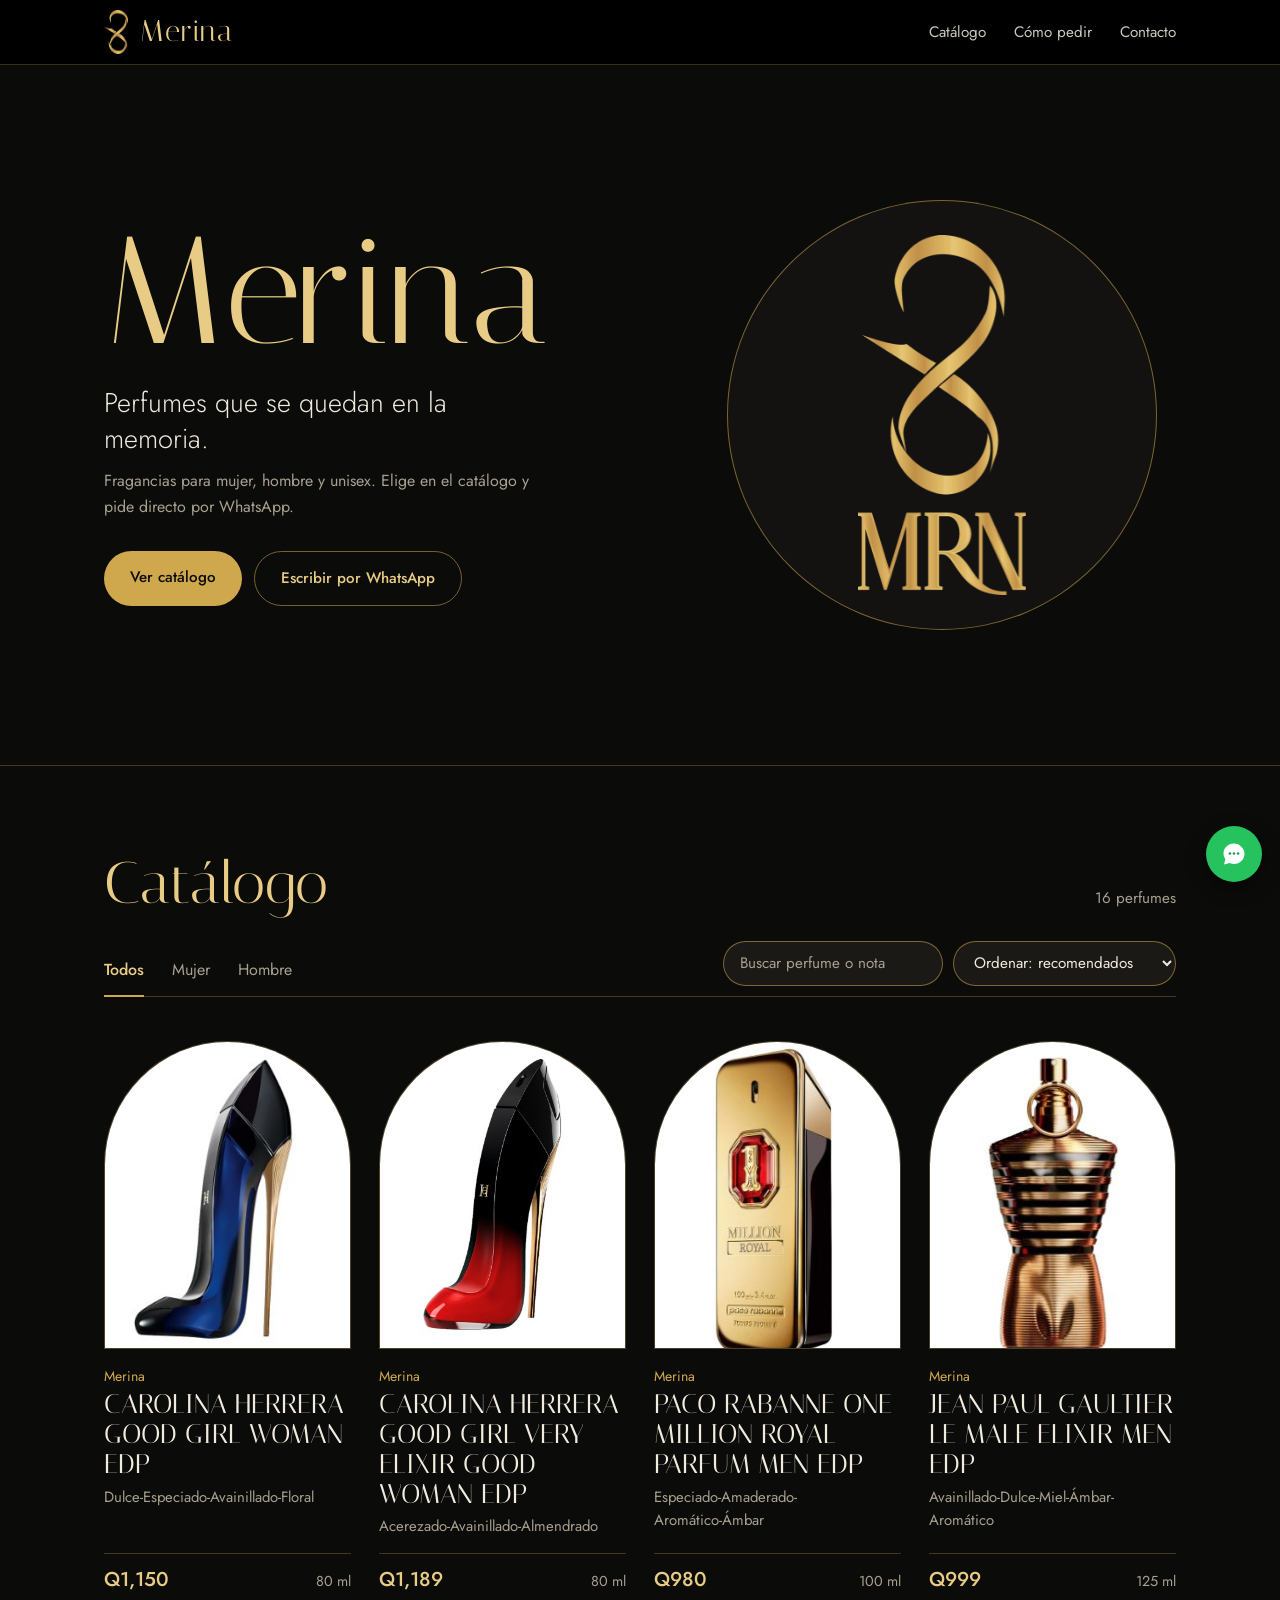
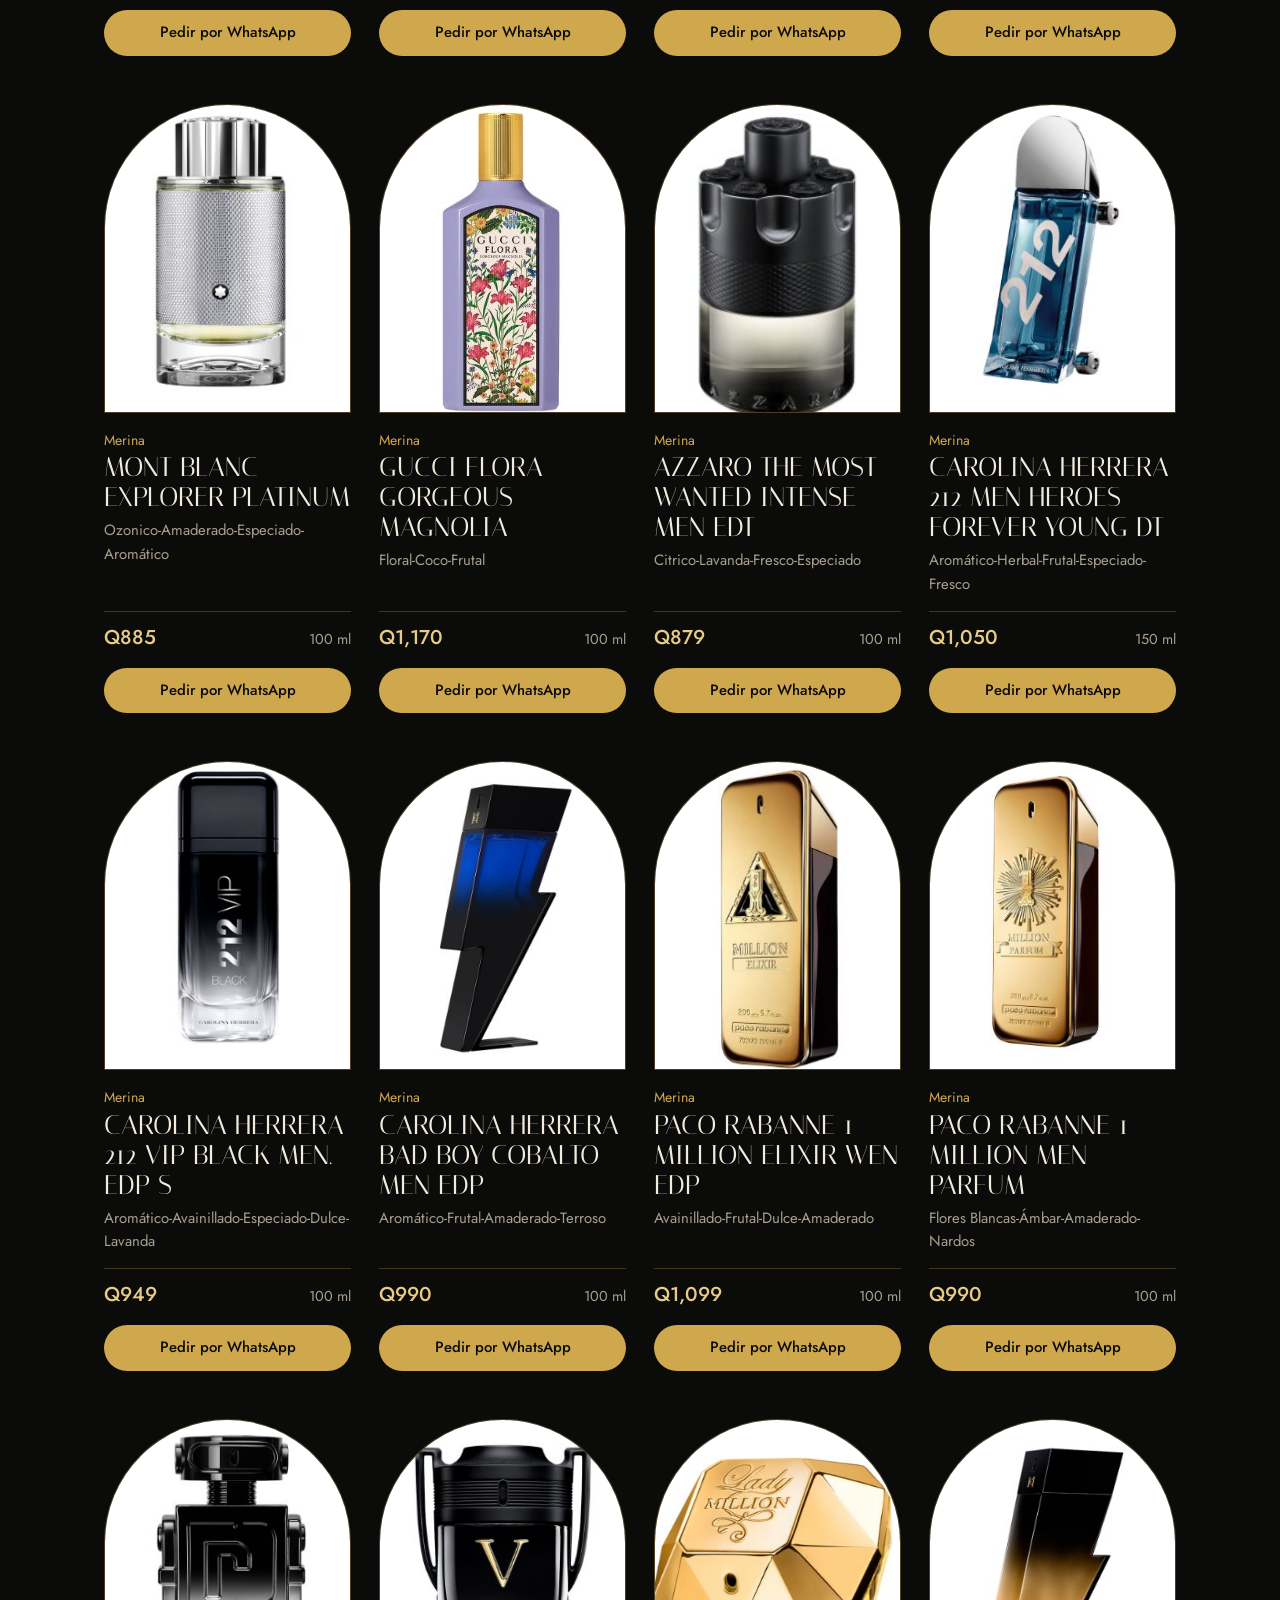
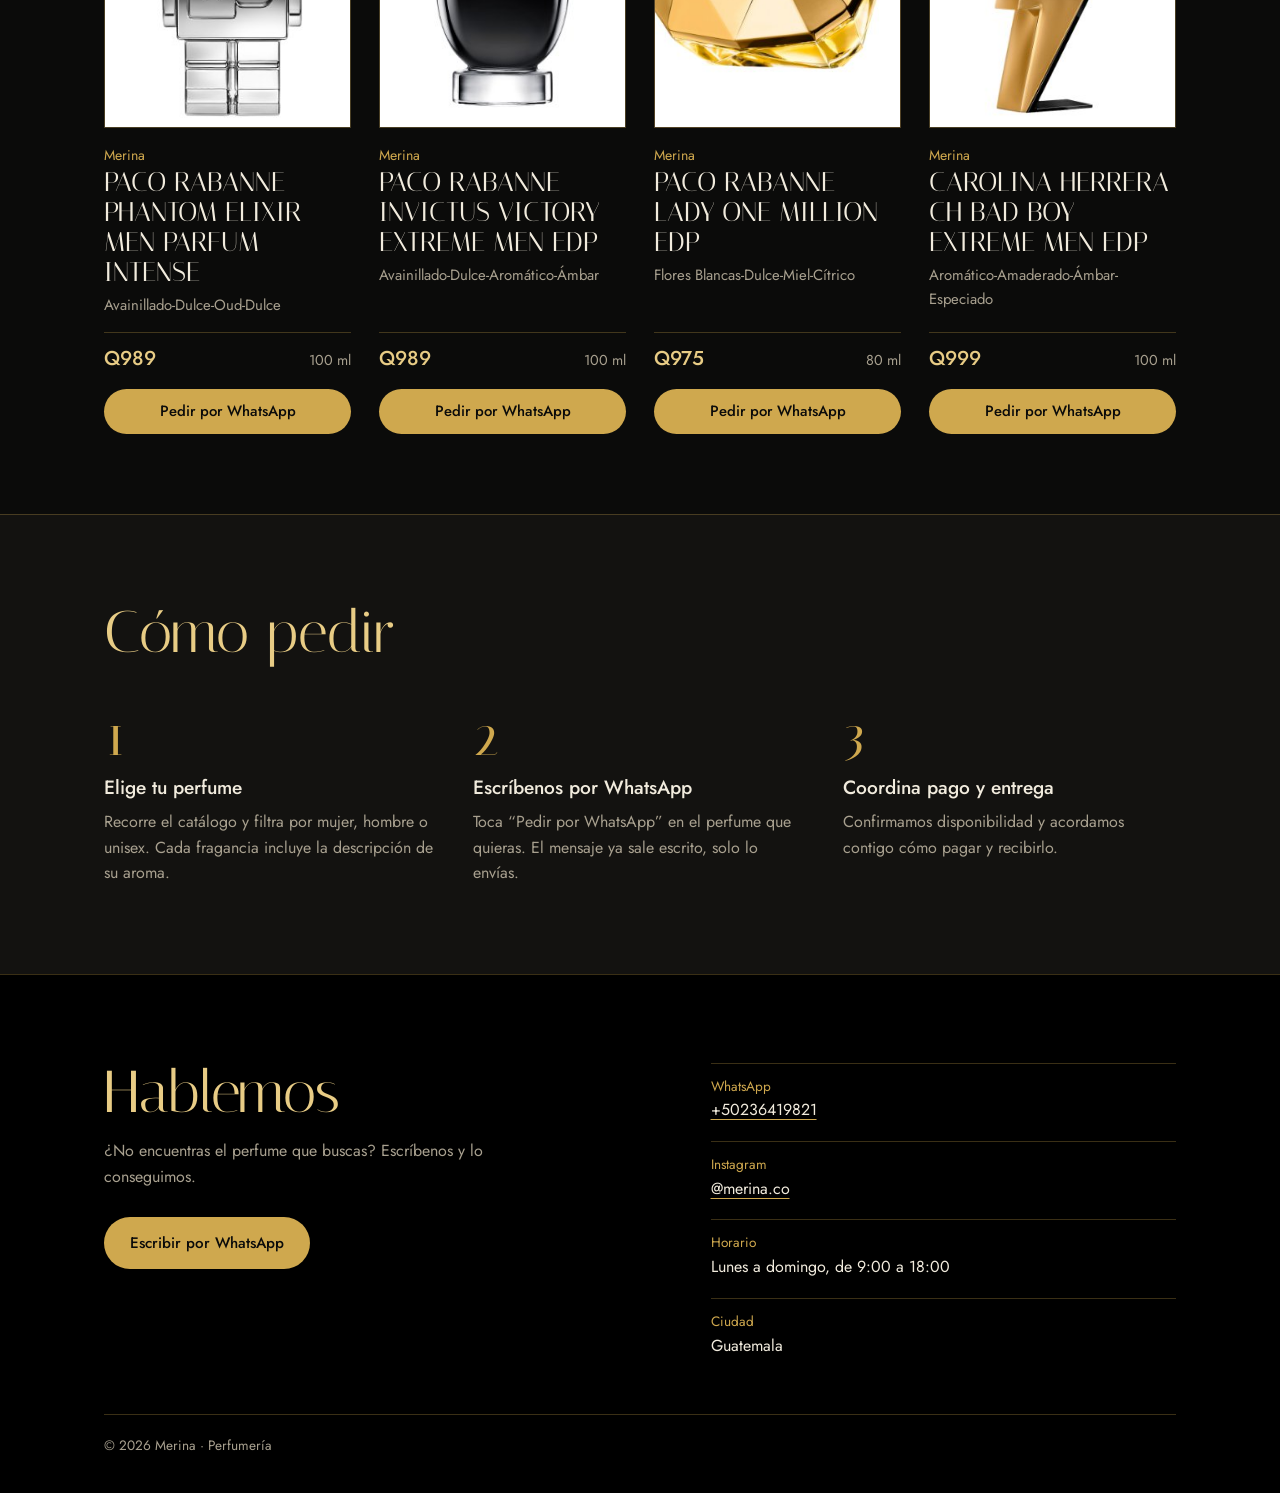
==== commit c4c5063d: "Add files via upload" ====
--- a/index.html
+++ b/index.html
@@ -93,7 +93,7 @@
           <li>
             <span class="n" aria-hidden="true">1</span>
             <h3>Elige tu perfume</h3>
-            <p>Recorre el catálogo y filtra por mujer, hombre o unisex. Las notas te dicen a qué huele cada uno.</p>
+            <p>Recorre el catálogo y filtra por mujer, hombre o unisex. Cada fragancia incluye la descripción de su aroma.</p>
           </li>
           <li>
             <span class="n" aria-hidden="true">2</span>
